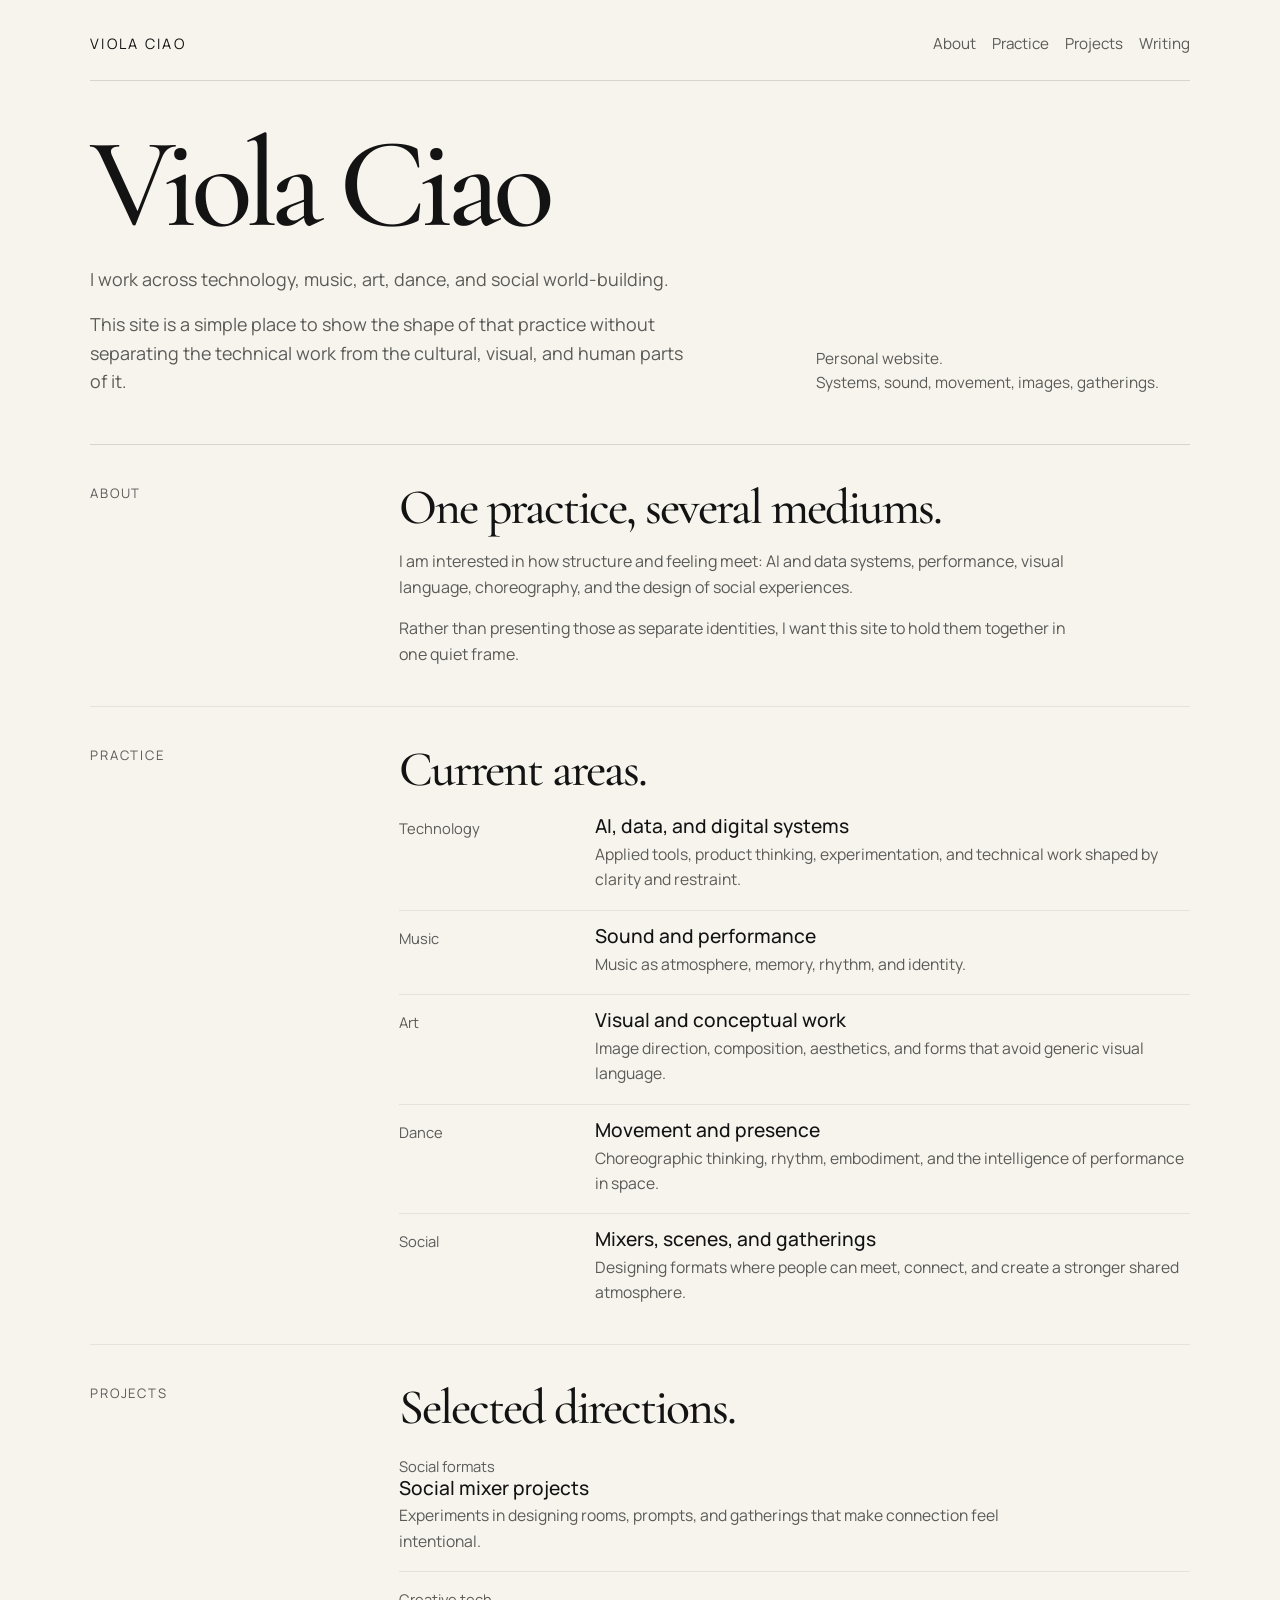
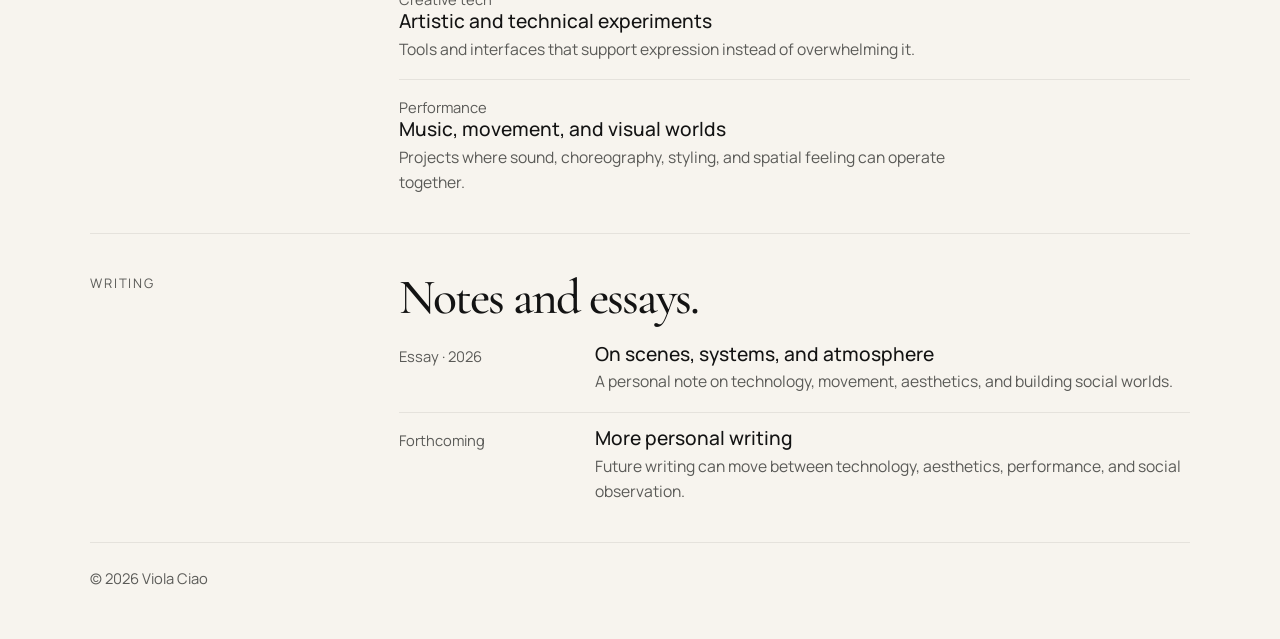
==== index.html @ 8c52a130 "Refactor site into minimal personal website" ====
<!DOCTYPE html>
<html lang="en">
<head>
    <meta charset="UTF-8">
    <meta name="viewport" content="width=device-width, initial-scale=1.0">
    <meta name="description" content="Viola Ciao is a personal website spanning technology, music, art, dance, and social world-building.">
    <meta property="og:title" content="Viola Ciao">
    <meta property="og:description" content="Technology, music, art, dance, and social world-building.">
    <meta property="og:type" content="website">
    <title>Viola Ciao</title>

    <link rel="preconnect" href="https://fonts.googleapis.com">
    <link rel="preconnect" href="https://fonts.gstatic.com" crossorigin>
    <link href="https://fonts.googleapis.com/css2?family=Cormorant+Garamond:wght@400;500;600&family=Manrope:wght@400;500;700&display=swap" rel="stylesheet">

    <style>
        :root {
            --bg: #f7f4ee;
            --surface: #fbfaf7;
            --ink: #131313;
            --muted: #5a5a57;
            --line: rgba(19, 19, 19, 0.14);
            --soft-line: rgba(19, 19, 19, 0.08);
            --max: 1100px;
        }

        * {
            box-sizing: border-box;
            margin: 0;
            padding: 0;
        }

        html {
            scroll-behavior: smooth;
        }

        body {
            background: var(--bg);
            color: var(--ink);
            font-family: "Manrope", sans-serif;
            line-height: 1.6;
        }

        a {
            color: inherit;
            text-decoration: none;
        }

        .page {
            width: min(var(--max), calc(100% - 2rem));
            margin: 0 auto;
            padding: 1.25rem 0 3rem;
        }

        .topbar {
            display: flex;
            justify-content: space-between;
            align-items: baseline;
            gap: 1rem;
            padding: 0.75rem 0 1.5rem;
            border-bottom: 1px solid var(--line);
        }

        .site-title {
            font-size: 0.9rem;
            letter-spacing: 0.16em;
            text-transform: uppercase;
        }

        .nav {
            display: flex;
            flex-wrap: wrap;
            gap: 1rem;
            color: var(--muted);
            font-size: 0.95rem;
        }

        .nav a:hover,
        .nav a:focus-visible {
            color: var(--ink);
        }

        main {
            padding-top: 2.5rem;
        }

        .hero {
            display: grid;
            grid-template-columns: 1.3fr 0.7fr;
            gap: 2rem;
            padding-bottom: 3rem;
            border-bottom: 1px solid var(--line);
        }

        h1,
        h2,
        h3 {
            font-weight: 500;
            line-height: 1;
        }

        h1 {
            font-family: "Cormorant Garamond", serif;
            font-size: clamp(4rem, 11vw, 8rem);
            letter-spacing: -0.06em;
            margin-bottom: 1rem;
        }

        .hero-copy {
            max-width: 38rem;
            font-size: 1.12rem;
            color: var(--muted);
        }

        .hero-copy p + p {
            margin-top: 1rem;
        }

        .hero-note {
            align-self: end;
            padding-top: 1rem;
            color: var(--muted);
            font-size: 0.96rem;
        }

        .section {
            display: grid;
            grid-template-columns: 0.35fr 1fr;
            gap: 2rem;
            padding: 2.4rem 0;
            border-bottom: 1px solid var(--soft-line);
        }

        .section-label {
            font-size: 0.82rem;
            letter-spacing: 0.14em;
            text-transform: uppercase;
            color: var(--muted);
        }

        .section-body h2 {
            font-family: "Cormorant Garamond", serif;
            font-size: clamp(2rem, 4vw, 3.1rem);
            letter-spacing: -0.04em;
            margin-bottom: 1rem;
        }

        .section-body p {
            max-width: 42rem;
            color: var(--muted);
        }

        .section-body p + p {
            margin-top: 1rem;
        }

        .list-grid {
            display: grid;
            gap: 1.1rem;
            margin-top: 1.4rem;
        }

        .list-row {
            display: grid;
            grid-template-columns: 180px 1fr;
            gap: 1rem;
            padding-top: 1rem;
            border-top: 1px solid var(--soft-line);
        }

        .list-row:first-child {
            border-top: 0;
            padding-top: 0;
        }

        .list-row .meta {
            color: var(--muted);
            font-size: 0.92rem;
        }

        .list-row h3 {
            font-size: 1.2rem;
            margin-bottom: 0.35rem;
        }

        .list-row p {
            max-width: 38rem;
            font-size: 0.98rem;
        }

        .projects a {
            display: block;
        }

        .projects a:hover h3,
        .projects a:focus-visible h3,
        .writing a:hover h3,
        .writing a:focus-visible h3 {
            text-decoration: underline;
            text-underline-offset: 0.12em;
        }

        .footer {
            padding-top: 1.5rem;
            color: var(--muted);
            font-size: 0.92rem;
        }

        @media (max-width: 820px) {
            .hero,
            .section,
            .list-row {
                grid-template-columns: 1fr;
            }

            .topbar {
                align-items: start;
                flex-direction: column;
            }

            .page {
                width: min(var(--max), calc(100% - 1.25rem));
            }

            .hero-note {
                padding-top: 0;
            }
        }
    </style>
</head>
<body>
    <div class="page">
        <header class="topbar">
            <div class="site-title">Viola Ciao</div>
            <nav class="nav" aria-label="Primary">
                <a href="#about">About</a>
                <a href="#practice">Practice</a>
                <a href="#projects">Projects</a>
                <a href="#writing">Writing</a>
            </nav>
        </header>

        <main>
            <section class="hero">
                <div>
                    <h1>Viola Ciao</h1>
                    <div class="hero-copy">
                        <p>
                            I work across technology, music, art, dance, and social world-building.
                        </p>
                        <p>
                            This site is a simple place to show the shape of that practice without separating the technical work from the cultural, visual, and human parts of it.
                        </p>
                    </div>
                </div>
                <div class="hero-note">
                    Personal website.<br>
                    Systems, sound, movement, images, gatherings.
                </div>
            </section>

            <section class="section" id="about">
                <div class="section-label">About</div>
                <div class="section-body">
                    <h2>One practice, several mediums.</h2>
                    <p>
                        I am interested in how structure and feeling meet: AI and data systems, performance, visual language, choreography, and the design of social experiences.
                    </p>
                    <p>
                        Rather than presenting those as separate identities, I want this site to hold them together in one quiet frame.
                    </p>
                </div>
            </section>

            <section class="section" id="practice">
                <div class="section-label">Practice</div>
                <div class="section-body">
                    <h2>Current areas.</h2>
                    <div class="list-grid">
                        <div class="list-row">
                            <div class="meta">Technology</div>
                            <div>
                                <h3>AI, data, and digital systems</h3>
                                <p>Applied tools, product thinking, experimentation, and technical work shaped by clarity and restraint.</p>
                            </div>
                        </div>
                        <div class="list-row">
                            <div class="meta">Music</div>
                            <div>
                                <h3>Sound and performance</h3>
                                <p>Music as atmosphere, memory, rhythm, and identity.</p>
                            </div>
                        </div>
                        <div class="list-row">
                            <div class="meta">Art</div>
                            <div>
                                <h3>Visual and conceptual work</h3>
                                <p>Image direction, composition, aesthetics, and forms that avoid generic visual language.</p>
                            </div>
                        </div>
                        <div class="list-row">
                            <div class="meta">Dance</div>
                            <div>
                                <h3>Movement and presence</h3>
                                <p>Choreographic thinking, rhythm, embodiment, and the intelligence of performance in space.</p>
                            </div>
                        </div>
                        <div class="list-row">
                            <div class="meta">Social</div>
                            <div>
                                <h3>Mixers, scenes, and gatherings</h3>
                                <p>Designing formats where people can meet, connect, and create a stronger shared atmosphere.</p>
                            </div>
                        </div>
                    </div>
                </div>
            </section>

            <section class="section projects" id="projects">
                <div class="section-label">Projects</div>
                <div class="section-body">
                    <h2>Selected directions.</h2>
                    <div class="list-grid">
                        <a class="list-row" href="#projects">
                            <div class="meta">Social formats</div>
                            <div>
                                <h3>Social mixer projects</h3>
                                <p>Experiments in designing rooms, prompts, and gatherings that make connection feel intentional.</p>
                            </div>
                        </a>
                        <a class="list-row" href="#projects">
                            <div class="meta">Creative tech</div>
                            <div>
                                <h3>Artistic and technical experiments</h3>
                                <p>Tools and interfaces that support expression instead of overwhelming it.</p>
                            </div>
                        </a>
                        <a class="list-row" href="#projects">
                            <div class="meta">Performance</div>
                            <div>
                                <h3>Music, movement, and visual worlds</h3>
                                <p>Projects where sound, choreography, styling, and spatial feeling can operate together.</p>
                            </div>
                        </a>
                    </div>
                </div>
            </section>

            <section class="section writing" id="writing">
                <div class="section-label">Writing</div>
                <div class="section-body">
                    <h2>Notes and essays.</h2>
                    <div class="list-grid">
                        <a class="list-row" href="writing/scenes-systems-atmosphere.html">
                            <div class="meta">Essay · 2026</div>
                            <div>
                                <h3>On scenes, systems, and atmosphere</h3>
                                <p>A personal note on technology, movement, aesthetics, and building social worlds.</p>
                            </div>
                        </a>
                        <div class="list-row">
                            <div class="meta">Forthcoming</div>
                            <div>
                                <h3>More personal writing</h3>
                                <p>Future writing can move between technology, aesthetics, performance, and social observation.</p>
                            </div>
                        </div>
                    </div>
                </div>
            </section>
        </main>

        <footer class="footer">
            © <span id="year"></span> Viola Ciao
        </footer>
    </div>

    <script>
        document.getElementById("year").textContent = new Date().getFullYear();
    </script>
</body>
</html>
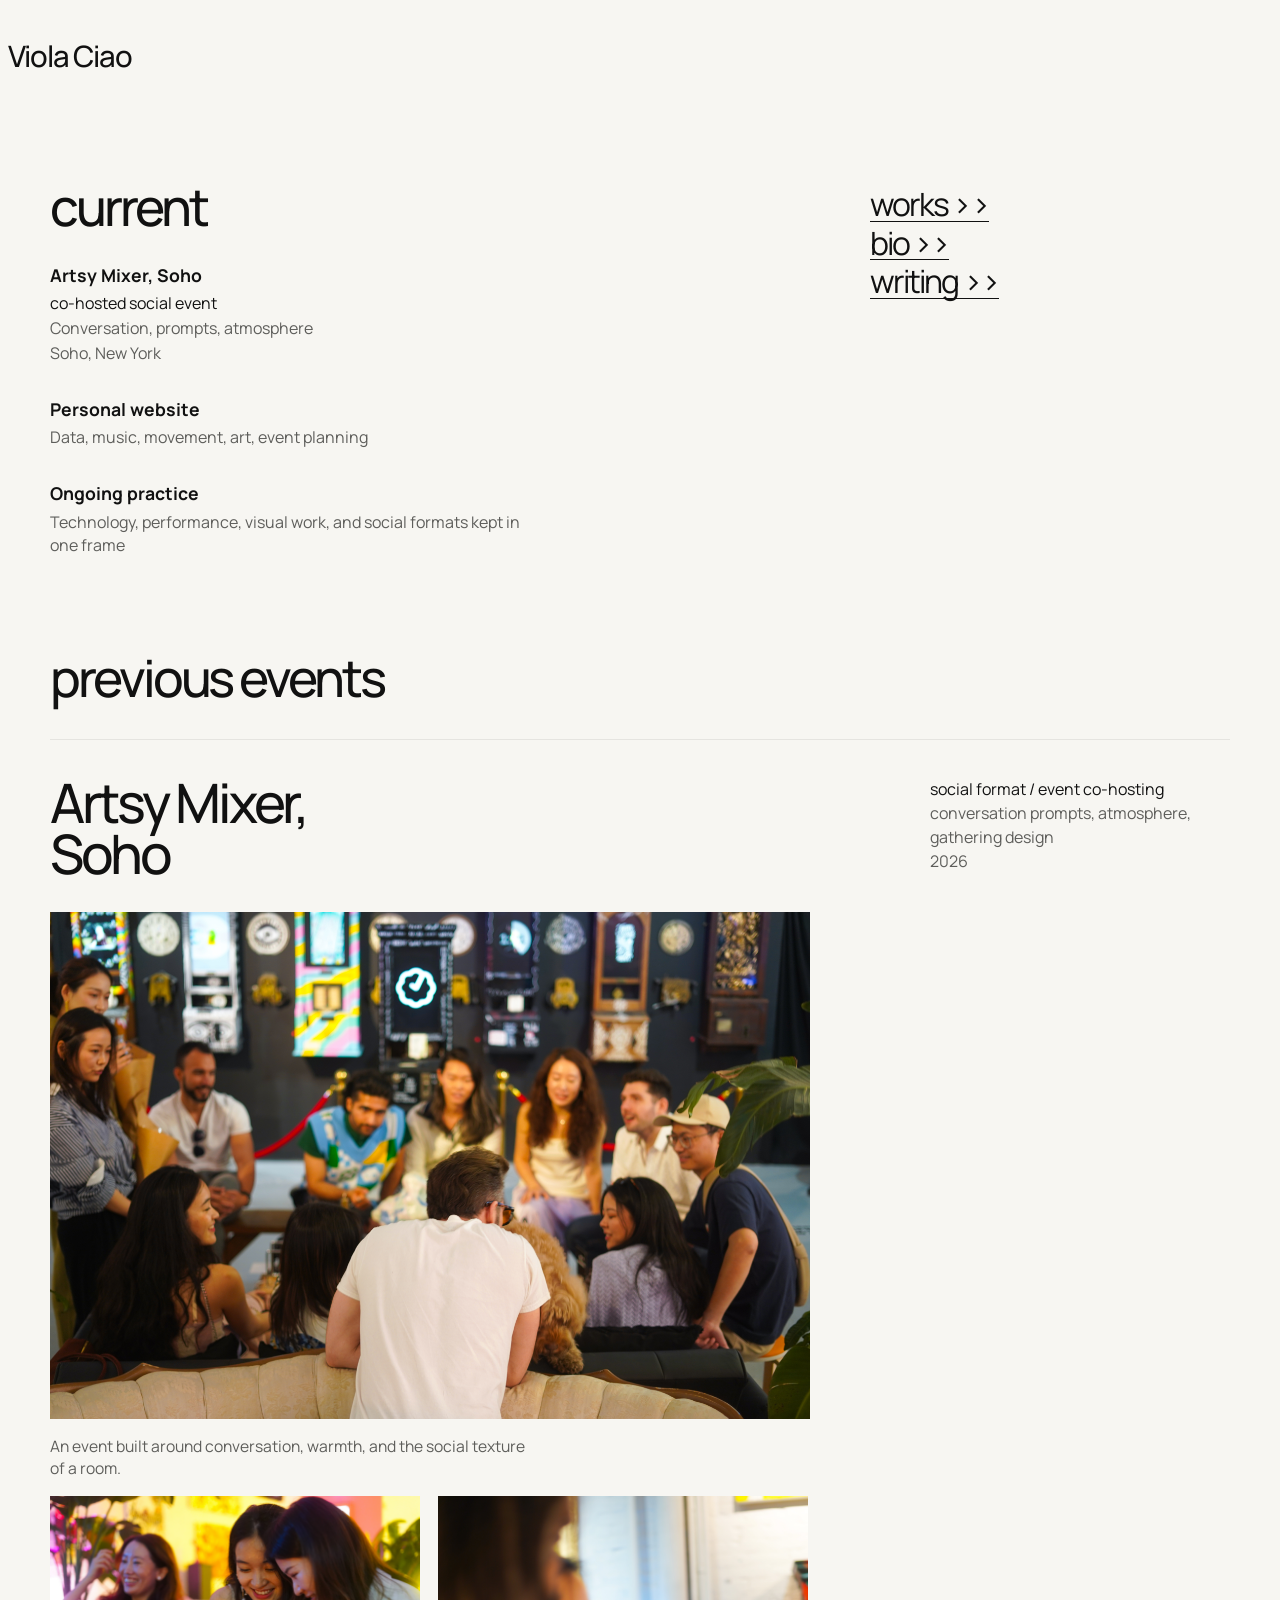
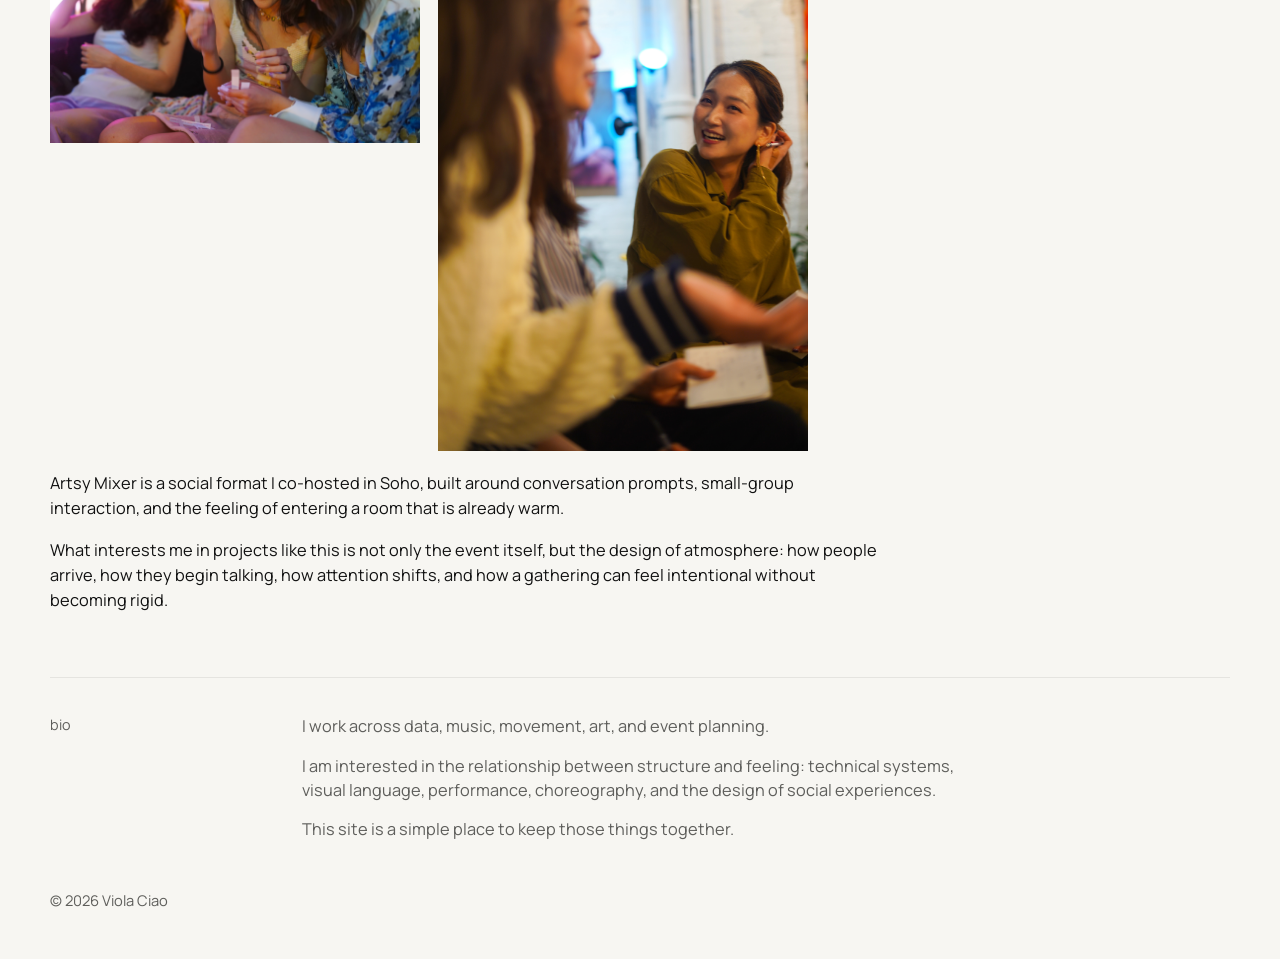
==== commit 0cd6ef6b: "Refine minimalist homepage layout" ====
--- a/index.html
+++ b/index.html
@@ -3,25 +3,24 @@
 <head>
     <meta charset="UTF-8">
     <meta name="viewport" content="width=device-width, initial-scale=1.0">
-    <meta name="description" content="Viola Ciao is a personal website spanning technology, music, art, dance, and social world-building.">
+    <meta name="description" content="Viola Ciao is a personal website spanning data, music, movement, art, and event planning.">
     <meta property="og:title" content="Viola Ciao">
-    <meta property="og:description" content="Technology, music, art, dance, and social world-building.">
+    <meta property="og:description" content="Data, music, movement, art, event planning.">
     <meta property="og:type" content="website">
     <title>Viola Ciao</title>
 
     <link rel="preconnect" href="https://fonts.googleapis.com">
     <link rel="preconnect" href="https://fonts.gstatic.com" crossorigin>
-    <link href="https://fonts.googleapis.com/css2?family=Cormorant+Garamond:wght@400;500;600&family=Manrope:wght@400;500;700&display=swap" rel="stylesheet">
+    <link href="https://fonts.googleapis.com/css2?family=Manrope:wght@400;500;700&display=swap" rel="stylesheet">
 
     <style>
         :root {
-            --bg: #f7f4ee;
-            --surface: #fbfaf7;
-            --ink: #131313;
-            --muted: #5a5a57;
-            --line: rgba(19, 19, 19, 0.14);
-            --soft-line: rgba(19, 19, 19, 0.08);
-            --max: 1100px;
+            --bg: #f7f6f2;
+            --ink: #111111;
+            --muted: #5e5e5b;
+            --line: rgba(17, 17, 17, 0.14);
+            --soft-line: rgba(17, 17, 17, 0.08);
+            --max: 1180px;
         }
 
         * {
@@ -38,7 +37,7 @@
             background: var(--bg);
             color: var(--ink);
             font-family: "Manrope", sans-serif;
-            line-height: 1.6;
+            line-height: 1.45;
         }
 
         a {
@@ -46,326 +45,301 @@
             text-decoration: none;
         }
 
+        img {
+            display: block;
+            width: 100%;
+        }
+
         .page {
             width: min(var(--max), calc(100% - 2rem));
             margin: 0 auto;
-            padding: 1.25rem 0 3rem;
-        }
-
-        .topbar {
-            display: flex;
-            justify-content: space-between;
-            align-items: baseline;
+            padding: 2.2rem 0 3rem;
+        }
+
+        .masthead {
+            font-size: clamp(1.8rem, 2.3vw, 2.5rem);
+            font-weight: 500;
+            letter-spacing: -0.04em;
+            position: relative;
+            left: -2.6rem;
+        }
+
+        .intro {
+            display: grid;
+            grid-template-columns: minmax(0, 1fr) 360px;
+            gap: 6rem;
+            padding-top: 6.5rem;
+            padding-bottom: 5rem;
+        }
+
+        .intro h1,
+        .works h2,
+        .work-title {
+            font-weight: 500;
+            letter-spacing: -0.06em;
+            line-height: 0.95;
+        }
+
+        .intro h1,
+        .works h2 {
+            font-size: clamp(2.4rem, 4vw, 3.6rem);
+            margin-bottom: 2rem;
+        }
+
+        .current-list {
+            max-width: 30rem;
+        }
+
+        .current-item + .current-item {
+            margin-top: 2rem;
+        }
+
+        .current-item h3 {
+            font-size: 1.1rem;
+            font-weight: 700;
+            margin-bottom: 0.25rem;
+        }
+
+        .current-item p {
+            color: var(--muted);
+            font-size: 1rem;
+            margin-top: 0.1rem;
+        }
+
+        .current-item .strong {
+            color: var(--ink);
+        }
+
+        .link-stack {
+            padding-top: 0.4rem;
+        }
+
+        .link-stack a {
+            display: block;
+            width: fit-content;
+            font-size: clamp(1.7rem, 2.5vw, 2.8rem);
+            letter-spacing: -0.06em;
+            line-height: 1.02;
+            border-bottom: 1px solid var(--ink);
+            margin-bottom: 0.3rem;
+        }
+
+        .works {
+            padding-top: 1rem;
+        }
+
+        .work {
+            margin-top: 2.3rem;
+            padding-top: 2.3rem;
+            border-top: 1px solid var(--soft-line);
+        }
+
+        .work-header {
+            display: grid;
+            grid-template-columns: minmax(0, 1fr) 300px;
+            gap: 2rem;
+            align-items: start;
+            margin-bottom: 2rem;
+        }
+
+        .work-title {
+            font-size: clamp(2.2rem, 4.8vw, 3.4rem);
+            max-width: 10ch;
+        }
+
+        .work-meta {
+            color: var(--muted);
+            font-size: 1rem;
+            line-height: 1.5;
+        }
+
+        .work-meta .strong {
+            color: var(--ink);
+        }
+
+        .gallery {
+            display: grid;
             gap: 1rem;
-            padding: 0.75rem 0 1.5rem;
-            border-bottom: 1px solid var(--line);
-        }
-
-        .site-title {
+            max-width: 760px;
+        }
+
+        .gallery-pair {
+            display: grid;
+            grid-template-columns: 1fr 1fr;
+            gap: 1rem;
+        }
+
+        .gallery > img {
+            max-width: 760px;
+        }
+
+        .gallery-pair img {
+            max-width: 370px;
+        }
+
+        .caption {
+            max-width: 30rem;
+            color: var(--muted);
+            font-size: 0.98rem;
+        }
+
+        .work-text {
+            max-width: 52rem;
+            margin-top: 1.25rem;
+            color: var(--ink);
+            font-size: 1.02rem;
+            line-height: 1.55;
+        }
+
+        .work-text p + p {
+            margin-top: 1rem;
+        }
+
+        .about {
+            display: grid;
+            grid-template-columns: 220px minmax(0, 1fr);
+            gap: 2rem;
+            margin-top: 4rem;
+            padding-top: 2.3rem;
+            border-top: 1px solid var(--soft-line);
+        }
+
+        .about-label {
+            color: var(--muted);
             font-size: 0.9rem;
-            letter-spacing: 0.16em;
-            text-transform: uppercase;
-        }
-
-        .nav {
-            display: flex;
-            flex-wrap: wrap;
-            gap: 1rem;
-            color: var(--muted);
-            font-size: 0.95rem;
-        }
-
-        .nav a:hover,
-        .nav a:focus-visible {
-            color: var(--ink);
-        }
-
-        main {
-            padding-top: 2.5rem;
-        }
-
-        .hero {
-            display: grid;
-            grid-template-columns: 1.3fr 0.7fr;
-            gap: 2rem;
-            padding-bottom: 3rem;
-            border-bottom: 1px solid var(--line);
-        }
-
-        h1,
-        h2,
-        h3 {
-            font-weight: 500;
-            line-height: 1;
-        }
-
-        h1 {
-            font-family: "Cormorant Garamond", serif;
-            font-size: clamp(4rem, 11vw, 8rem);
-            letter-spacing: -0.06em;
-            margin-bottom: 1rem;
-        }
-
-        .hero-copy {
-            max-width: 38rem;
-            font-size: 1.12rem;
-            color: var(--muted);
-        }
-
-        .hero-copy p + p {
+        }
+
+        .about-copy {
+            max-width: 42rem;
+            color: var(--muted);
+            font-size: 1.02rem;
+        }
+
+        .about-copy p + p {
             margin-top: 1rem;
         }
 
-        .hero-note {
-            align-self: end;
-            padding-top: 1rem;
-            color: var(--muted);
-            font-size: 0.96rem;
-        }
-
-        .section {
-            display: grid;
-            grid-template-columns: 0.35fr 1fr;
-            gap: 2rem;
-            padding: 2.4rem 0;
-            border-bottom: 1px solid var(--soft-line);
-        }
-
-        .section-label {
-            font-size: 0.82rem;
-            letter-spacing: 0.14em;
-            text-transform: uppercase;
-            color: var(--muted);
-        }
-
-        .section-body h2 {
-            font-family: "Cormorant Garamond", serif;
-            font-size: clamp(2rem, 4vw, 3.1rem);
-            letter-spacing: -0.04em;
-            margin-bottom: 1rem;
-        }
-
-        .section-body p {
-            max-width: 42rem;
-            color: var(--muted);
-        }
-
-        .section-body p + p {
-            margin-top: 1rem;
-        }
-
-        .list-grid {
-            display: grid;
-            gap: 1.1rem;
-            margin-top: 1.4rem;
-        }
-
-        .list-row {
-            display: grid;
-            grid-template-columns: 180px 1fr;
-            gap: 1rem;
-            padding-top: 1rem;
-            border-top: 1px solid var(--soft-line);
-        }
-
-        .list-row:first-child {
-            border-top: 0;
-            padding-top: 0;
-        }
-
-        .list-row .meta {
+        .footer {
+            margin-top: 3rem;
             color: var(--muted);
             font-size: 0.92rem;
         }
 
-        .list-row h3 {
-            font-size: 1.2rem;
-            margin-bottom: 0.35rem;
-        }
-
-        .list-row p {
-            max-width: 38rem;
-            font-size: 0.98rem;
-        }
-
-        .projects a {
-            display: block;
-        }
-
-        .projects a:hover h3,
-        .projects a:focus-visible h3,
-        .writing a:hover h3,
-        .writing a:focus-visible h3 {
-            text-decoration: underline;
-            text-underline-offset: 0.12em;
-        }
-
-        .footer {
-            padding-top: 1.5rem;
-            color: var(--muted);
-            font-size: 0.92rem;
-        }
-
-        @media (max-width: 820px) {
-            .hero,
-            .section,
-            .list-row {
+        @media (max-width: 920px) {
+            .intro,
+            .work-header,
+            .about,
+            .gallery-pair {
                 grid-template-columns: 1fr;
             }
 
-            .topbar {
-                align-items: start;
-                flex-direction: column;
-            }
-
+            .intro {
+                gap: 3rem;
+                padding-top: 4rem;
+            }
+        }
+
+        @media (max-width: 640px) {
             .page {
                 width: min(var(--max), calc(100% - 1.25rem));
-            }
-
-            .hero-note {
-                padding-top: 0;
+                padding-top: 1.5rem;
+            }
+
+            .masthead {
+                left: 0;
+            }
+
+            .intro {
+                padding-top: 3rem;
+                padding-bottom: 3rem;
             }
         }
     </style>
 </head>
 <body>
     <div class="page">
-        <header class="topbar">
-            <div class="site-title">Viola Ciao</div>
-            <nav class="nav" aria-label="Primary">
-                <a href="#about">About</a>
-                <a href="#practice">Practice</a>
-                <a href="#projects">Projects</a>
-                <a href="#writing">Writing</a>
-            </nav>
-        </header>
+        <header class="masthead">Viola Ciao</header>
 
         <main>
-            <section class="hero">
+            <section class="intro">
                 <div>
-                    <h1>Viola Ciao</h1>
-                    <div class="hero-copy">
+                    <h1>current</h1>
+                    <div class="current-list">
+                        <div class="current-item">
+                            <h3>Artsy Mixer, Soho</h3>
+                            <p class="strong">co-hosted social event</p>
+                            <p>Conversation, prompts, atmosphere</p>
+                            <p>Soho, New York</p>
+                        </div>
+                        <div class="current-item">
+                            <h3>Personal website</h3>
+                            <p>Data, music, movement, art, event planning</p>
+                        </div>
+                        <div class="current-item">
+                            <h3>Ongoing practice</h3>
+                            <p>Technology, performance, visual work, and social formats kept in one frame</p>
+                        </div>
+                    </div>
+                </div>
+
+                <nav class="link-stack" aria-label="Primary">
+                    <a href="#works">works &gt;&gt;</a>
+                    <a href="#about">bio &gt;&gt;</a>
+                    <a href="writing/scenes-systems-atmosphere.html">writing &gt;&gt;</a>
+                </nav>
+            </section>
+
+            <section class="works" id="works">
+                <h2>previous events</h2>
+
+                <article class="work">
+                    <div class="work-header">
+                        <h3 class="work-title">Artsy Mixer, Soho</h3>
+                        <div class="work-meta">
+                            <div class="strong">social format / event co-hosting</div>
+                            <div>conversation prompts, atmosphere, gathering design</div>
+                            <div>2026</div>
+                        </div>
+                    </div>
+
+                    <div class="gallery">
+                        <img src="assets/images/DSC09172.jpeg" alt="Guests seated in a circle during an Artsy Mixer event in Soho.">
+                        <p class="caption">
+                            An event built around conversation, warmth, and the social texture of a room.
+                        </p>
+                        <div class="gallery-pair">
+                            <img src="assets/images/DSC09859.jpeg" alt="Guests smiling and drawing prompts together at the Artsy Mixer event.">
+                            <img src="assets/images/IMG_1571.jpeg" alt="A guest in conversation during the Artsy Mixer event in Soho.">
+                        </div>
+                    </div>
+
+                    <div class="work-text">
                         <p>
-                            I work across technology, music, art, dance, and social world-building.
+                            Artsy Mixer is a social format I co-hosted in Soho, built around conversation prompts, small-group
+                            interaction, and the feeling of entering a room that is already warm.
                         </p>
                         <p>
-                            This site is a simple place to show the shape of that practice without separating the technical work from the cultural, visual, and human parts of it.
+                            What interests me in projects like this is not only the event itself, but the design of atmosphere:
+                            how people arrive, how they begin talking, how attention shifts, and how a gathering can feel
+                            intentional without becoming rigid.
                         </p>
                     </div>
-                </div>
-                <div class="hero-note">
-                    Personal website.<br>
-                    Systems, sound, movement, images, gatherings.
-                </div>
+                </article>
             </section>
 
-            <section class="section" id="about">
-                <div class="section-label">About</div>
-                <div class="section-body">
-                    <h2>One practice, several mediums.</h2>
+            <section class="about" id="about">
+                <div class="about-label">bio</div>
+                <div class="about-copy">
                     <p>
-                        I am interested in how structure and feeling meet: AI and data systems, performance, visual language, choreography, and the design of social experiences.
+                        I work across data, music, movement, art, and event planning.
                     </p>
                     <p>
-                        Rather than presenting those as separate identities, I want this site to hold them together in one quiet frame.
+                        I am interested in the relationship between structure and feeling: technical systems, visual language,
+                        performance, choreography, and the design of social experiences.
                     </p>
-                </div>
-            </section>
-
-            <section class="section" id="practice">
-                <div class="section-label">Practice</div>
-                <div class="section-body">
-                    <h2>Current areas.</h2>
-                    <div class="list-grid">
-                        <div class="list-row">
-                            <div class="meta">Technology</div>
-                            <div>
-                                <h3>AI, data, and digital systems</h3>
-                                <p>Applied tools, product thinking, experimentation, and technical work shaped by clarity and restraint.</p>
-                            </div>
-                        </div>
-                        <div class="list-row">
-                            <div class="meta">Music</div>
-                            <div>
-                                <h3>Sound and performance</h3>
-                                <p>Music as atmosphere, memory, rhythm, and identity.</p>
-                            </div>
-                        </div>
-                        <div class="list-row">
-                            <div class="meta">Art</div>
-                            <div>
-                                <h3>Visual and conceptual work</h3>
-                                <p>Image direction, composition, aesthetics, and forms that avoid generic visual language.</p>
-                            </div>
-                        </div>
-                        <div class="list-row">
-                            <div class="meta">Dance</div>
-                            <div>
-                                <h3>Movement and presence</h3>
-                                <p>Choreographic thinking, rhythm, embodiment, and the intelligence of performance in space.</p>
-                            </div>
-                        </div>
-                        <div class="list-row">
-                            <div class="meta">Social</div>
-                            <div>
-                                <h3>Mixers, scenes, and gatherings</h3>
-                                <p>Designing formats where people can meet, connect, and create a stronger shared atmosphere.</p>
-                            </div>
-                        </div>
-                    </div>
-                </div>
-            </section>
-
-            <section class="section projects" id="projects">
-                <div class="section-label">Projects</div>
-                <div class="section-body">
-                    <h2>Selected directions.</h2>
-                    <div class="list-grid">
-                        <a class="list-row" href="#projects">
-                            <div class="meta">Social formats</div>
-                            <div>
-                                <h3>Social mixer projects</h3>
-                                <p>Experiments in designing rooms, prompts, and gatherings that make connection feel intentional.</p>
-                            </div>
-                        </a>
-                        <a class="list-row" href="#projects">
-                            <div class="meta">Creative tech</div>
-                            <div>
-                                <h3>Artistic and technical experiments</h3>
-                                <p>Tools and interfaces that support expression instead of overwhelming it.</p>
-                            </div>
-                        </a>
-                        <a class="list-row" href="#projects">
-                            <div class="meta">Performance</div>
-                            <div>
-                                <h3>Music, movement, and visual worlds</h3>
-                                <p>Projects where sound, choreography, styling, and spatial feeling can operate together.</p>
-                            </div>
-                        </a>
-                    </div>
-                </div>
-            </section>
-
-            <section class="section writing" id="writing">
-                <div class="section-label">Writing</div>
-                <div class="section-body">
-                    <h2>Notes and essays.</h2>
-                    <div class="list-grid">
-                        <a class="list-row" href="writing/scenes-systems-atmosphere.html">
-                            <div class="meta">Essay · 2026</div>
-                            <div>
-                                <h3>On scenes, systems, and atmosphere</h3>
-                                <p>A personal note on technology, movement, aesthetics, and building social worlds.</p>
-                            </div>
-                        </a>
-                        <div class="list-row">
-                            <div class="meta">Forthcoming</div>
-                            <div>
-                                <h3>More personal writing</h3>
-                                <p>Future writing can move between technology, aesthetics, performance, and social observation.</p>
-                            </div>
-                        </div>
-                    </div>
+                    <p>
+                        This site is a simple place to keep those things together.
+                    </p>
                 </div>
             </section>
         </main>
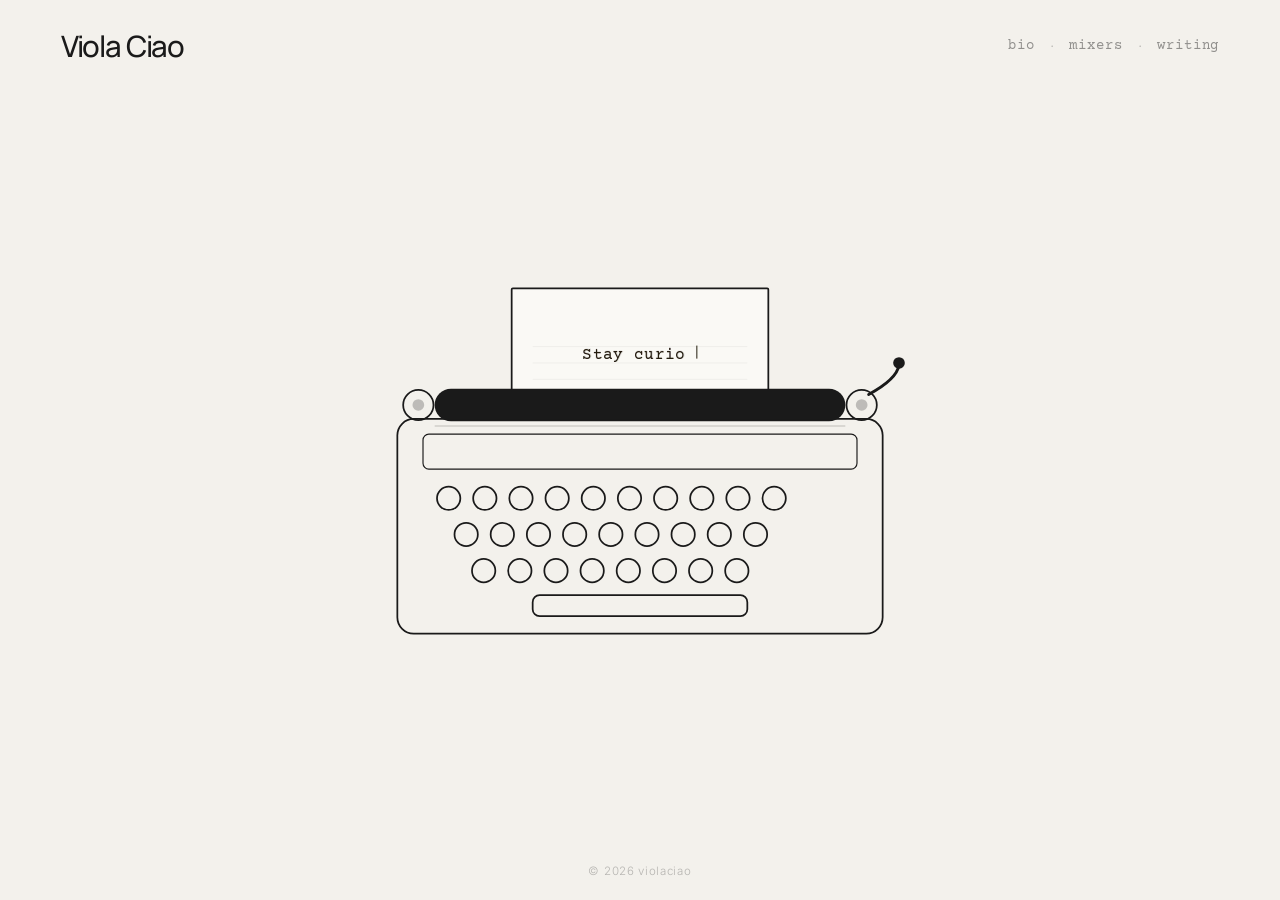
==== commit b55f03f6: "Update personal site" ====
--- a/index.html
+++ b/index.html
@@ -3,354 +3,327 @@
 <head>
     <meta charset="UTF-8">
     <meta name="viewport" content="width=device-width, initial-scale=1.0">
-    <meta name="description" content="Viola Ciao is a personal website spanning data, music, movement, art, and event planning.">
-    <meta property="og:title" content="Viola Ciao">
-    <meta property="og:description" content="Data, music, movement, art, event planning.">
+    <meta name="description" content="violaciao — singer, dancer, and AI consultant in New York.">
+    <meta property="og:title" content="violaciao">
+    <meta property="og:description" content="Singer, dancer, and AI consultant in New York.">
     <meta property="og:type" content="website">
-    <title>Viola Ciao</title>
+    <title>violaciao</title>
 
     <link rel="preconnect" href="https://fonts.googleapis.com">
     <link rel="preconnect" href="https://fonts.gstatic.com" crossorigin>
-    <link href="https://fonts.googleapis.com/css2?family=Manrope:wght@400;500;700&display=swap" rel="stylesheet">
+    <!--
+      Caveat       — handwriting/script font for the wordmark only
+      Inter        — clean grotesk for everything else
+    -->
+    <link href="https://fonts.googleapis.com/css2?family=Caveat:wght@600;700&family=Courier+Prime:ital,wght@0,400;0,700;1,400&family=Fira+Code:wght@400;500&family=Inter:ital,wght@0,300;0,400;1,300&family=Manrope:wght@400;500;700&display=swap" rel="stylesheet">
 
     <style>
-        :root {
-            --bg: #f7f6f2;
-            --ink: #111111;
-            --muted: #5e5e5b;
-            --line: rgba(17, 17, 17, 0.14);
-            --soft-line: rgba(17, 17, 17, 0.08);
-            --max: 1180px;
-        }
-
-        * {
-            box-sizing: border-box;
-            margin: 0;
-            padding: 0;
-        }
-
-        html {
-            scroll-behavior: smooth;
-        }
-
+        /* ── Reset ── */
+        *, *::before, *::after { box-sizing: border-box; margin: 0; padding: 0; }
+        html { height: 100%; }
         body {
-            background: var(--bg);
-            color: var(--ink);
-            font-family: "Manrope", sans-serif;
-            line-height: 1.45;
-        }
-
-        a {
-            color: inherit;
-            text-decoration: none;
-        }
-
-        img {
-            display: block;
-            width: 100%;
-        }
-
-        .page {
-            width: min(var(--max), calc(100% - 2rem));
-            margin: 0 auto;
-            padding: 2.2rem 0 3rem;
-        }
-
-        .masthead {
+            height: 100%;
+            font-family: 'Inter', system-ui, -apple-system, sans-serif;
+            font-weight: 300;
+            -webkit-font-smoothing: antialiased;
+            overflow-x: hidden;
+        }
+        a { color: inherit; text-decoration: none; }
+
+
+        /* ═══════════════════════════════════════════
+           LANDING PAGE
+        ═══════════════════════════════════════════ */
+
+        #landing {
+            min-height: 100vh;
+            min-height: 100dvh;
+            background: #f3f1ec;
+            color: #1a1a1a;
+            display: flex;
+            flex-direction: column;
+        }
+
+
+        /* ── Header ── */
+
+        .site-header {
+            display: flex;
+            justify-content: space-between;
+            align-items: center;
+            padding: clamp(1.1rem, 3.5vh, 2.2rem) clamp(1.4rem, 5vw, 3.8rem);
+            flex-shrink: 0;
+        }
+
+        .header-mark {
+            font-family: 'Manrope', sans-serif;
             font-size: clamp(1.8rem, 2.3vw, 2.5rem);
             font-weight: 500;
+            color: #1a1a1a;
             letter-spacing: -0.04em;
+            line-height: 1;
+        }
+
+        .site-nav {
+            display: flex;
+            gap: clamp(0.6rem, 1.2vw, 1rem);
+            justify-content: center;
+            align-items: center;
+        }
+
+        .site-nav a {
+            font-family: 'Courier Prime', 'Courier New', Courier, monospace;
+            font-size: clamp(0.78rem, 1.1vw, 0.9rem);
+            letter-spacing: 0.06em;
+            color: rgba(26, 26, 26, 0.45);
+            transition: color 0.2s;
+        }
+
+        .site-nav a:hover {
+            color: #1a1a1a;
+            text-decoration: underline;
+            text-underline-offset: 3px;
+        }
+
+
+        /* ── Hero ── */
+
+        .hero {
+            flex: 1;
+            display: flex;
+            flex-direction: column;
+            align-items: center;
+            justify-content: center;
+            padding: 0 clamp(1rem, 5vw, 3rem);
+            gap: clamp(1rem, 2.5vh, 1.8rem);
+        }
+
+        /* Typewriter illustration container */
+        .typewriter-wrap {
             position: relative;
-            left: -2.6rem;
-        }
-
-        .intro {
-            display: grid;
-            grid-template-columns: minmax(0, 1fr) 360px;
-            gap: 6rem;
-            padding-top: 6.5rem;
-            padding-bottom: 5rem;
-        }
-
-        .intro h1,
-        .works h2,
-        .work-title {
-            font-weight: 500;
-            letter-spacing: -0.06em;
-            line-height: 0.95;
-        }
-
-        .intro h1,
-        .works h2 {
-            font-size: clamp(2.4rem, 4vw, 3.6rem);
-            margin-bottom: 2rem;
-        }
-
-        .current-list {
-            max-width: 30rem;
-        }
-
-        .current-item + .current-item {
-            margin-top: 2rem;
-        }
-
-        .current-item h3 {
-            font-size: 1.1rem;
-            font-weight: 700;
-            margin-bottom: 0.25rem;
-        }
-
-        .current-item p {
-            color: var(--muted);
-            font-size: 1rem;
-            margin-top: 0.1rem;
-        }
-
-        .current-item .strong {
-            color: var(--ink);
-        }
-
-        .link-stack {
-            padding-top: 0.4rem;
-        }
-
-        .link-stack a {
+            width: clamp(300px, 62vw, 560px);
+            flex-shrink: 0;
+        }
+
+        .typewriter-svg {
+            width: 100%;
+            height: auto;
             display: block;
-            width: fit-content;
-            font-size: clamp(1.7rem, 2.5vw, 2.8rem);
-            letter-spacing: -0.06em;
-            line-height: 1.02;
-            border-bottom: 1px solid var(--ink);
-            margin-bottom: 0.3rem;
-        }
-
-        .works {
-            padding-top: 1rem;
-        }
-
-        .work {
-            margin-top: 2.3rem;
-            padding-top: 2.3rem;
-            border-top: 1px solid var(--soft-line);
-        }
-
-        .work-header {
-            display: grid;
-            grid-template-columns: minmax(0, 1fr) 300px;
-            gap: 2rem;
-            align-items: start;
-            margin-bottom: 2rem;
-        }
-
-        .work-title {
-            font-size: clamp(2.2rem, 4.8vw, 3.4rem);
-            max-width: 10ch;
-        }
-
-        .work-meta {
-            color: var(--muted);
-            font-size: 1rem;
-            line-height: 1.5;
-        }
-
-        .work-meta .strong {
-            color: var(--ink);
-        }
-
-        .gallery {
-            display: grid;
-            gap: 1rem;
-            max-width: 760px;
-        }
-
-        .gallery-pair {
-            display: grid;
-            grid-template-columns: 1fr 1fr;
-            gap: 1rem;
-        }
-
-        .gallery > img {
-            max-width: 760px;
-        }
-
-        .gallery-pair img {
-            max-width: 370px;
-        }
-
-        .caption {
-            max-width: 30rem;
-            color: var(--muted);
-            font-size: 0.98rem;
-        }
-
-        .work-text {
-            max-width: 52rem;
-            margin-top: 1.25rem;
-            color: var(--ink);
-            font-size: 1.02rem;
-            line-height: 1.55;
-        }
-
-        .work-text p + p {
-            margin-top: 1rem;
-        }
-
-        .about {
-            display: grid;
-            grid-template-columns: 220px minmax(0, 1fr);
-            gap: 2rem;
-            margin-top: 4rem;
-            padding-top: 2.3rem;
-            border-top: 1px solid var(--soft-line);
-        }
-
-        .about-label {
-            color: var(--muted);
-            font-size: 0.9rem;
-        }
-
-        .about-copy {
-            max-width: 42rem;
-            color: var(--muted);
-            font-size: 1.02rem;
-        }
-
-        .about-copy p + p {
-            margin-top: 1rem;
-        }
-
-        .footer {
-            margin-top: 3rem;
-            color: var(--muted);
-            font-size: 0.92rem;
-        }
-
-        @media (max-width: 920px) {
-            .intro,
-            .work-header,
-            .about,
-            .gallery-pair {
-                grid-template-columns: 1fr;
-            }
-
-            .intro {
-                gap: 3rem;
-                padding-top: 4rem;
-            }
-        }
-
-        @media (max-width: 640px) {
-            .page {
-                width: min(var(--max), calc(100% - 1.25rem));
-                padding-top: 1.5rem;
-            }
-
-            .masthead {
-                left: 0;
-            }
-
-            .intro {
-                padding-top: 3rem;
-                padding-bottom: 3rem;
-            }
+        }
+
+        /* Hero text — sits on the paper */
+        .hero-statement {
+            position: absolute;
+            /* paper center: x=240/480=50%, y=58/310=18.7% */
+            top: 19%;
+            left: 50%;
+            transform: translate(-50%, -50%);
+            text-align: center;
+            white-space: nowrap;
+            font-family: 'Courier Prime', 'Courier New', Courier, monospace;
+            font-size: clamp(0.62rem, 1.85vw, 1rem);
+            font-weight: 400;
+            letter-spacing: 0.02em;
+            line-height: 1.3;
+            color: #231a0e;   /* warm dark ink */
+            filter: url(#ink);
+            text-shadow:
+                0.4px  0.3px 0 rgba(35,26,14,0.12),
+                -0.3px 0.2px 0 rgba(35,26,14,0.08),
+                0.2px -0.2px 0 rgba(35,26,14,0.06);
+        }
+
+        #typeword { display: inline; }
+
+        /* Blinking bar cursor */
+        .cursor {
+            display: inline-block;
+            width: 0.06em;
+            min-width: 1px;
+            height: 0.8em;
+            background: #231a0e;
+            margin: 0 0.03em 0 0.02em;
+            vertical-align: -0.04em;
+            animation: blink 0.95s step-end infinite;
+        }
+
+        @keyframes blink {
+            0%, 100% { opacity: 1; }
+            50%       { opacity: 0; }
+        }
+
+
+        /* ── Footer ── */
+
+        .site-footer {
+            flex-shrink: 0;
+            padding: clamp(0.9rem, 2.5vh, 1.5rem) clamp(1.4rem, 5vw, 3.8rem);
+            font-size: 0.72rem;
+            color: rgba(26, 26, 26, 0.28);
+            letter-spacing: 0.06em;
+            text-align: center;
+        }
+
+
+        /* ── Reduced motion ── */
+        @media (prefers-reduced-motion: reduce) {
+            .cursor { animation: none; opacity: 1; }
         }
     </style>
 </head>
 <body>
-    <div class="page">
-        <header class="masthead">Viola Ciao</header>
-
-        <main>
-            <section class="intro">
-                <div>
-                    <h1>current</h1>
-                    <div class="current-list">
-                        <div class="current-item">
-                            <h3>Artsy Mixer, Soho</h3>
-                            <p class="strong">co-hosted social event</p>
-                            <p>Conversation, prompts, atmosphere</p>
-                            <p>Soho, New York</p>
-                        </div>
-                        <div class="current-item">
-                            <h3>Personal website</h3>
-                            <p>Data, music, movement, art, event planning</p>
-                        </div>
-                        <div class="current-item">
-                            <h3>Ongoing practice</h3>
-                            <p>Technology, performance, visual work, and social formats kept in one frame</p>
-                        </div>
-                    </div>
-                </div>
-
-                <nav class="link-stack" aria-label="Primary">
-                    <a href="#works">works &gt;&gt;</a>
-                    <a href="#about">bio &gt;&gt;</a>
-                    <a href="writing/scenes-systems-atmosphere.html">writing &gt;&gt;</a>
-                </nav>
-            </section>
-
-            <section class="works" id="works">
-                <h2>previous events</h2>
-
-                <article class="work">
-                    <div class="work-header">
-                        <h3 class="work-title">Artsy Mixer, Soho</h3>
-                        <div class="work-meta">
-                            <div class="strong">social format / event co-hosting</div>
-                            <div>conversation prompts, atmosphere, gathering design</div>
-                            <div>2026</div>
-                        </div>
-                    </div>
-
-                    <div class="gallery">
-                        <img src="assets/images/DSC09172.jpeg" alt="Guests seated in a circle during an Artsy Mixer event in Soho.">
-                        <p class="caption">
-                            An event built around conversation, warmth, and the social texture of a room.
-                        </p>
-                        <div class="gallery-pair">
-                            <img src="assets/images/DSC09859.jpeg" alt="Guests smiling and drawing prompts together at the Artsy Mixer event.">
-                            <img src="assets/images/IMG_1571.jpeg" alt="A guest in conversation during the Artsy Mixer event in Soho.">
-                        </div>
-                    </div>
-
-                    <div class="work-text">
-                        <p>
-                            Artsy Mixer is a social format I co-hosted in Soho, built around conversation prompts, small-group
-                            interaction, and the feeling of entering a room that is already warm.
-                        </p>
-                        <p>
-                            What interests me in projects like this is not only the event itself, but the design of atmosphere:
-                            how people arrive, how they begin talking, how attention shifts, and how a gathering can feel
-                            intentional without becoming rigid.
-                        </p>
-                    </div>
-                </article>
-            </section>
-
-            <section class="about" id="about">
-                <div class="about-label">bio</div>
-                <div class="about-copy">
-                    <p>
-                        I work across data, music, movement, art, and event planning.
-                    </p>
-                    <p>
-                        I am interested in the relationship between structure and feeling: technical systems, visual language,
-                        performance, choreography, and the design of social experiences.
-                    </p>
-                    <p>
-                        This site is a simple place to keep those things together.
-                    </p>
-                </div>
-            </section>
+
+    <!-- ════════════════════════════════
+         LANDING
+    ════════════════════════════════ -->
+    <div id="landing">
+
+        <header class="site-header">
+            <a href="#" class="header-mark" aria-label="violaciao — home">Viola Ciao</a>
+            <nav class="site-nav" aria-label="Primary">
+                <a href="bio.html">bio</a>
+                <span aria-hidden="true" style="color:rgba(26,26,26,0.25)">·</span>
+                <a href="mixers.html">mixers</a>
+                <span aria-hidden="true" style="color:rgba(26,26,26,0.25)">·</span>
+                <a href="writing/">writing</a>
+            </nav>
+        </header>
+
+        <main class="hero">
+            <a href="bio.html" class="typewriter-wrap" style="cursor:pointer;display:block;" aria-label="Go to bio">
+                <!-- ── Typewriter illustration ── -->
+                <svg class="typewriter-svg" viewBox="0 0 480 310" fill="none" xmlns="http://www.w3.org/2000/svg" aria-hidden="true">
+                    <!-- Paper -->
+                    <rect x="130" y="2" width="220" height="98" rx="1" fill="#faf9f5" stroke="#1a1a1a" stroke-width="1.5"/>
+                    <!-- Faint guide lines on paper -->
+                    <line x1="148" y1="52" x2="332" y2="52" stroke="#1a1a1a" stroke-width="0.4" opacity="0.1"/>
+                    <line x1="148" y1="66" x2="332" y2="66" stroke="#1a1a1a" stroke-width="0.4" opacity="0.1"/>
+                    <line x1="148" y1="80" x2="332" y2="80" stroke="#1a1a1a" stroke-width="0.4" opacity="0.1"/>
+                    <!-- Roller / carriage bar -->
+                    <rect x="64" y="88" width="352" height="28" rx="14" fill="#1a1a1a"/>
+                    <!-- Left knob -->
+                    <circle cx="50" cy="102" r="13" fill="none" stroke="#1a1a1a" stroke-width="1.5"/>
+                    <circle cx="50" cy="102" r="5"  fill="#1a1a1a" opacity="0.25"/>
+                    <!-- Right knob -->
+                    <circle cx="430" cy="102" r="13" fill="none" stroke="#1a1a1a" stroke-width="1.5"/>
+                    <circle cx="430" cy="102" r="5"  fill="#1a1a1a" opacity="0.25"/>
+                    <!-- Carriage return lever -->
+                    <path d="M 436 93 Q 460 80 462 68" stroke="#1a1a1a" stroke-width="2.5" stroke-linecap="round"/>
+                    <circle cx="462" cy="66" r="5" fill="#1a1a1a"/>
+                    <!-- Main body -->
+                    <rect x="32" y="114" width="416" height="184" rx="14" fill="none" stroke="#1a1a1a" stroke-width="1.5"/>
+                    <!-- Top panel / ribbon housing -->
+                    <rect x="54" y="127" width="372" height="30" rx="5" fill="none" stroke="#1a1a1a" stroke-width="1"/>
+                    <!-- Platen guide (type line) -->
+                    <line x1="64" y1="120" x2="416" y2="120" stroke="#1a1a1a" stroke-width="0.6" opacity="0.35"/>
+                    <!-- Keys Row 1 (10 keys) -->
+                    <circle cx="76"  cy="182" r="10" stroke="#1a1a1a" stroke-width="1.5"/>
+                    <circle cx="107" cy="182" r="10" stroke="#1a1a1a" stroke-width="1.5"/>
+                    <circle cx="138" cy="182" r="10" stroke="#1a1a1a" stroke-width="1.5"/>
+                    <circle cx="169" cy="182" r="10" stroke="#1a1a1a" stroke-width="1.5"/>
+                    <circle cx="200" cy="182" r="10" stroke="#1a1a1a" stroke-width="1.5"/>
+                    <circle cx="231" cy="182" r="10" stroke="#1a1a1a" stroke-width="1.5"/>
+                    <circle cx="262" cy="182" r="10" stroke="#1a1a1a" stroke-width="1.5"/>
+                    <circle cx="293" cy="182" r="10" stroke="#1a1a1a" stroke-width="1.5"/>
+                    <circle cx="324" cy="182" r="10" stroke="#1a1a1a" stroke-width="1.5"/>
+                    <circle cx="355" cy="182" r="10" stroke="#1a1a1a" stroke-width="1.5"/>
+                    <!-- Keys Row 2 (9 keys) -->
+                    <circle cx="91"  cy="213" r="10" stroke="#1a1a1a" stroke-width="1.5"/>
+                    <circle cx="122" cy="213" r="10" stroke="#1a1a1a" stroke-width="1.5"/>
+                    <circle cx="153" cy="213" r="10" stroke="#1a1a1a" stroke-width="1.5"/>
+                    <circle cx="184" cy="213" r="10" stroke="#1a1a1a" stroke-width="1.5"/>
+                    <circle cx="215" cy="213" r="10" stroke="#1a1a1a" stroke-width="1.5"/>
+                    <circle cx="246" cy="213" r="10" stroke="#1a1a1a" stroke-width="1.5"/>
+                    <circle cx="277" cy="213" r="10" stroke="#1a1a1a" stroke-width="1.5"/>
+                    <circle cx="308" cy="213" r="10" stroke="#1a1a1a" stroke-width="1.5"/>
+                    <circle cx="339" cy="213" r="10" stroke="#1a1a1a" stroke-width="1.5"/>
+                    <!-- Keys Row 3 (8 keys) -->
+                    <circle cx="106" cy="244" r="10" stroke="#1a1a1a" stroke-width="1.5"/>
+                    <circle cx="137" cy="244" r="10" stroke="#1a1a1a" stroke-width="1.5"/>
+                    <circle cx="168" cy="244" r="10" stroke="#1a1a1a" stroke-width="1.5"/>
+                    <circle cx="199" cy="244" r="10" stroke="#1a1a1a" stroke-width="1.5"/>
+                    <circle cx="230" cy="244" r="10" stroke="#1a1a1a" stroke-width="1.5"/>
+                    <circle cx="261" cy="244" r="10" stroke="#1a1a1a" stroke-width="1.5"/>
+                    <circle cx="292" cy="244" r="10" stroke="#1a1a1a" stroke-width="1.5"/>
+                    <circle cx="323" cy="244" r="10" stroke="#1a1a1a" stroke-width="1.5"/>
+                    <!-- Spacebar -->
+                    <rect x="148" y="265" width="184" height="18" rx="6" fill="none" stroke="#1a1a1a" stroke-width="1.5"/>
+                </svg>
+
+                <!-- Text appears on the paper -->
+                <h1 class="hero-statement" aria-label="Stay curious.">Stay&nbsp;<span id="typeword"></span><span id="period" style="opacity:0">.</span><span class="cursor" aria-hidden="true"></span></h1>
+            </a>
+
         </main>
 
-        <footer class="footer">
-            © <span id="year"></span> Viola Ciao
+        <footer class="site-footer" id="say-hi">
+            <p>© 2026 violaciao</p>
         </footer>
+
     </div>
 
+
+    <!-- SVG filter: typewriter ink unevenness -->
+    <svg style="position:absolute;width:0;height:0;overflow:hidden" aria-hidden="true">
+        <defs>
+            <filter id="ink" x="-4%" y="-10%" width="108%" height="120%">
+                <!-- High-frequency noise = small-scale edge roughness like worn typeface -->
+                <feTurbulence type="fractalNoise" baseFrequency="0.65 0.7" numOctaves="4" seed="11" result="noise"/>
+                <!-- Tiny displacement makes each letter edge slightly irregular -->
+                <feDisplacementMap in="SourceGraphic" in2="noise" scale="0.75"
+                    xChannelSelector="R" yChannelSelector="G"/>
+            </filter>
+        </defs>
+    </svg>
+
     <script>
-        document.getElementById("year").textContent = new Date().getFullYear();
+        const typeword = document.getElementById('typeword');
+        const period   = document.getElementById('period');
+
+
+        // ─── Typewriter ───────────────────────────────────────
+        const WORDS       = ['curious', 'playful', 'in motion', 'open'];
+        const TYPE_MS     = 155;   // ms per character typed
+        const DEL_MS      = 90;    // ms per character deleted
+        const PAUSE_TYPED = 2200;  // ms pause when word is fully typed
+        const PAUSE_EMPTY = 600;   // ms pause before typing next word
+
+        let wIndex = 0, cIndex = 0, isDeleting = false;
+
+        function typeStep() {
+            const word = WORDS[wIndex];
+
+            if (!isDeleting) {
+                period.style.opacity = '0';
+                cIndex++;
+                typeword.textContent = word.slice(0, cIndex);
+                if (cIndex === word.length) {
+                    period.style.opacity = '1';
+                    isDeleting = true;
+                    setTimeout(typeStep, PAUSE_TYPED);
+                    return;
+                }
+                setTimeout(typeStep, TYPE_MS);
+            } else {
+                cIndex--;
+                typeword.textContent = word.slice(0, cIndex);
+                if (cIndex === 0) {
+                    isDeleting = false;
+                    wIndex = (wIndex + 1) % WORDS.length;
+                    setTimeout(typeStep, PAUSE_EMPTY);
+                    return;
+                }
+                setTimeout(typeStep, DEL_MS);
+            }
+        }
+
+        // Respect prefers-reduced-motion
+        if (window.matchMedia('(prefers-reduced-motion: reduce)').matches) {
+            typeword.textContent = 'curious';
+        } else {
+            setTimeout(typeStep, 400);
+        }
     </script>
+
 </body>
 </html>
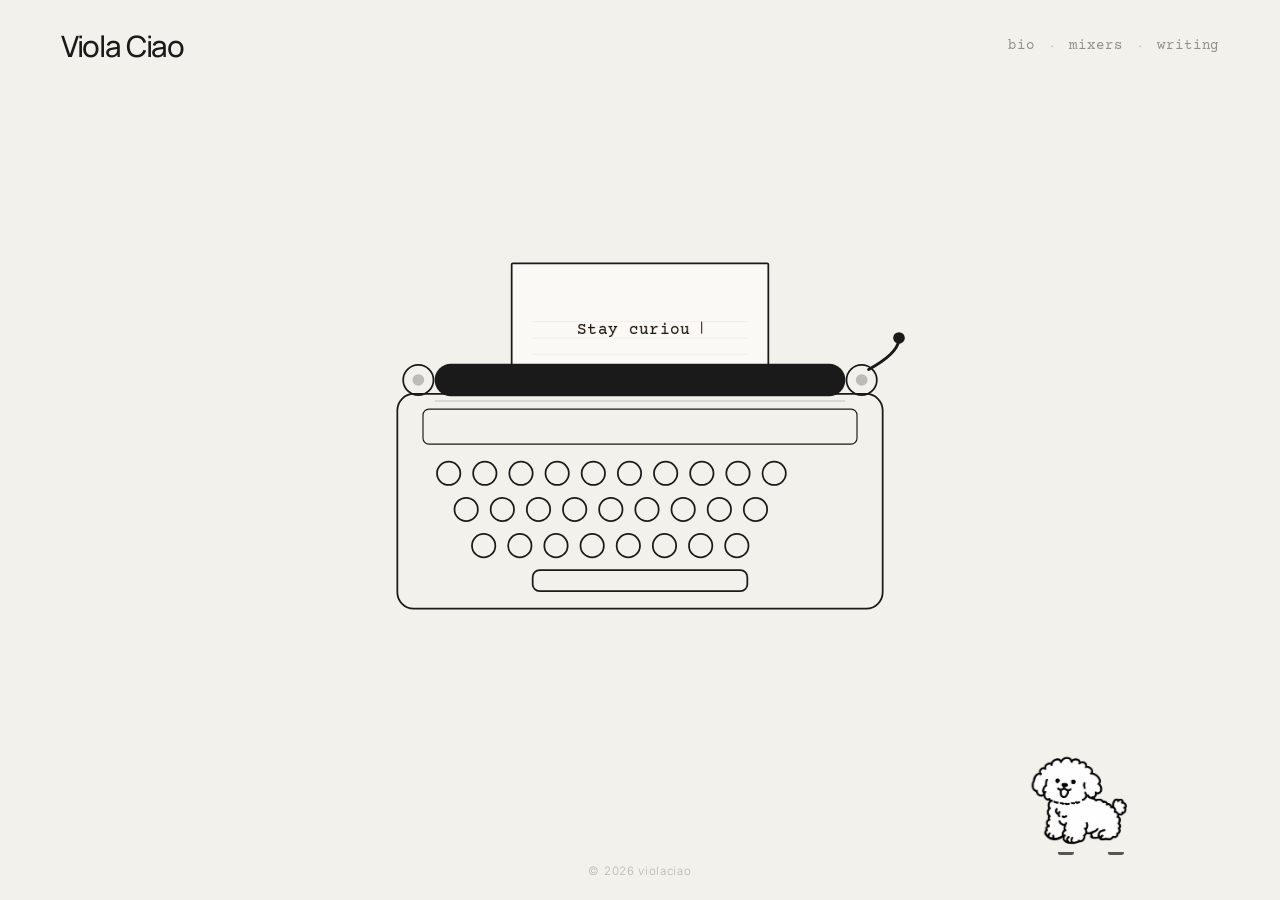
==== commit 34bfe02f: "Add interactive teddy puppy puzzle" ====
--- a/index.html
+++ b/index.html
@@ -36,6 +36,7 @@
         ═══════════════════════════════════════════ */
 
         #landing {
+            position: relative;
             min-height: 100vh;
             min-height: 100dvh;
             background: #f3f1ec;
@@ -156,18 +157,368 @@
         /* ── Footer ── */
 
         .site-footer {
+            position: relative;
+            z-index: 1;
             flex-shrink: 0;
-            padding: clamp(0.9rem, 2.5vh, 1.5rem) clamp(1.4rem, 5vw, 3.8rem);
+            padding: clamp(2.9rem, 8vh, 5rem) clamp(1.4rem, 5vw, 3.8rem) clamp(0.9rem, 2.5vh, 1.5rem);
             font-size: 0.72rem;
             color: rgba(26, 26, 26, 0.28);
             letter-spacing: 0.06em;
             text-align: center;
         }
 
+        .puppy-runway {
+            position: absolute;
+            left: 0;
+            right: 0;
+            bottom: clamp(1.6rem, 4.4vh, 2.8rem);
+            height: clamp(128px, 17vw, 190px);
+            overflow: visible;
+            z-index: 2;
+        }
+
+        .puppy-runner {
+            position: absolute;
+            left: 0;
+            bottom: 0;
+            width: clamp(82px, 12vw, 124px);
+            transform-origin: 50% 70%;
+            transform: translateX(min(80vw, calc(100vw - 132px)));
+            transition-property: transform;
+            transition-timing-function: ease-in-out;
+            will-change: transform;
+        }
+
+        .puppy-button {
+            width: 100%;
+            border: 0;
+            padding: 0;
+            background: transparent;
+            color: inherit;
+            cursor: pointer;
+            display: block;
+        }
+
+        .puppy-button:focus-visible {
+            outline: 2px solid rgba(26, 26, 26, 0.55);
+            outline-offset: 5px;
+            border-radius: 999px;
+        }
+
+        .puppy-dog {
+            position: relative;
+            display: block;
+            width: 100%;
+            aspect-ratio: 570 / 586;
+            transform-origin: 50% 82%;
+        }
+
+        .puppy-facing {
+            position: absolute;
+            inset: 0;
+            transform-origin: 50% 50%;
+            transform: scaleX(1);
+        }
+
+        .puppy-image {
+            position: absolute;
+            inset: 0;
+            width: 100%;
+            height: auto;
+            display: block;
+            user-select: none;
+            z-index: 1;
+        }
+
+        .puppy-paw {
+            position: absolute;
+            bottom: 5%;
+            width: 13%;
+            height: 4%;
+            border-bottom: 3px solid #1a1a1a;
+            border-radius: 999px;
+            opacity: 0.72;
+            z-index: 2;
+        }
+
+        .puppy-paw.front {
+            left: 34%;
+        }
+
+        .puppy-paw.back {
+            left: 74%;
+            animation-name: puppyPawStepReverse;
+        }
+
+        .puppy-runner.is-walking .puppy-dog {
+            animation: puppyHop 0.52s ease-in-out infinite;
+        }
+
+        .puppy-runner.is-walking .puppy-paw {
+            animation: puppyPawStep 0.52s ease-in-out infinite;
+        }
+
+        .puppy-runner.is-walking .puppy-paw.back {
+            animation-name: puppyPawStepReverse;
+        }
+
+        .puppy-runner.is-happy .puppy-dog {
+            animation: puppyHappy 0.52s ease-in-out 4;
+        }
+
+        .morse-card {
+            position: absolute;
+            right: 0;
+            bottom: calc(100% + 0.45rem);
+            width: min(238px, 72vw);
+            padding: 0.78rem 0.82rem 0.72rem;
+            border: 1.5px solid #1a1a1a;
+            background: #faf9f5;
+            color: #1a1a1a;
+            border-radius: 7px;
+            box-shadow: 5px 5px 0 rgba(26, 26, 26, 0.08);
+            font-family: 'Courier Prime', 'Courier New', Courier, monospace;
+            text-align: center;
+            opacity: 0;
+            transform: translateY(6px);
+            pointer-events: none;
+            transition: opacity 0.18s ease, transform 0.18s ease;
+        }
+
+        .morse-card[hidden] {
+            display: none;
+        }
+
+        .morse-card::after {
+            content: "";
+            position: absolute;
+            right: 2rem;
+            bottom: -0.46rem;
+            width: 0.8rem;
+            height: 0.8rem;
+            background: #faf9f5;
+            border-right: 1.5px solid #1a1a1a;
+            border-bottom: 1.5px solid #1a1a1a;
+            transform: rotate(45deg);
+        }
+
+        .morse-card.is-open {
+            opacity: 1;
+            transform: translateY(0);
+            pointer-events: auto;
+        }
+
+        .morse-card.is-wrong {
+            animation: morseWiggle 0.24s ease-in-out;
+        }
+
+        .morse-card.is-solved .morse-code,
+        .morse-card.is-solved .morse-form,
+        .morse-card.is-solved .morse-hint-toggle,
+        .morse-card.is-solved .morse-hint {
+            display: none;
+        }
+
+        .morse-card.is-solved .morse-feedback {
+            margin-top: 0.56rem;
+            font-size: 1.2rem;
+            color: #1a1a1a;
+        }
+
+        .morse-card p {
+            margin: 0;
+        }
+
+        .morse-label {
+            font-size: 0.68rem;
+            letter-spacing: 0.08em;
+            color: rgba(26, 26, 26, 0.48);
+            text-transform: lowercase;
+        }
+
+        .morse-code {
+            display: flex;
+            flex-wrap: wrap;
+            justify-content: center;
+            gap: 0.32rem;
+            margin-top: 0.42rem;
+        }
+
+        .morse-letter {
+            display: inline-flex;
+            min-width: 2.15rem;
+            height: 1.24rem;
+            align-items: center;
+            justify-content: center;
+            gap: 0.16rem;
+            padding: 0.18rem 0.28rem;
+            border: 1px solid rgba(26, 26, 26, 0.28);
+            border-radius: 999px;
+            background: #fffdf8;
+        }
+
+        .morse-dot,
+        .morse-dash {
+            display: inline-block;
+            flex: 0 0 auto;
+            background: #1a1a1a;
+            border-radius: 999px;
+        }
+
+        .morse-dot {
+            width: 0.22rem;
+            height: 0.22rem;
+        }
+
+        .morse-dash {
+            width: 0.58rem;
+            height: 0.16rem;
+        }
+
+        .morse-form {
+            display: flex;
+            gap: 0.35rem;
+            margin-top: 0.65rem;
+        }
+
+        .morse-input {
+            min-width: 0;
+            flex: 1;
+            border: 1px solid rgba(26, 26, 26, 0.42);
+            border-radius: 4px;
+            background: #fffdf8;
+            padding: 0.36rem 0.45rem;
+            font: inherit;
+            font-size: 0.82rem;
+            color: #1a1a1a;
+        }
+
+        .morse-submit {
+            border: 1px solid #1a1a1a;
+            border-radius: 4px;
+            background: #fffdf8;
+            color: #1a1a1a;
+            width: 2rem;
+            min-width: 2rem;
+            padding: 0.36rem 0;
+            font: inherit;
+            font-size: 1rem;
+            line-height: 1;
+            cursor: pointer;
+            transition: background 0.16s ease, color 0.16s ease;
+        }
+
+        .morse-submit:hover,
+        .morse-submit:focus-visible {
+            background: #1a1a1a;
+            color: #faf9f5;
+        }
+
+        .morse-feedback {
+            min-height: 1rem;
+            margin-top: 0.85rem;
+            font-size: 0.76rem;
+            line-height: 1.3;
+            color: rgba(26, 26, 26, 0.68);
+        }
+
+        .morse-hint-toggle {
+            display: inline-block;
+            border: 0;
+            margin-top: 0.35rem;
+            padding: 0;
+            background: transparent;
+            color: rgba(26, 26, 26, 0.42);
+            font: inherit;
+            font-size: 0.72rem;
+            text-decoration: underline;
+            text-underline-offset: 2px;
+            cursor: pointer;
+        }
+
+        .morse-hint {
+            display: inline-block;
+            margin-top: 0.35rem;
+            font-size: 0.72rem;
+            color: rgba(26, 26, 26, 0.46);
+            text-decoration: underline;
+            text-underline-offset: 2px;
+        }
+
+        .morse-hint[hidden] {
+            display: none;
+        }
+
+        @keyframes puppyHop {
+            0%, 100% {
+                transform: translateY(0) rotate(0) scaleY(1);
+            }
+            45% {
+                transform: translateY(-2px) rotate(0.45deg) scaleY(1.005);
+            }
+            72% {
+                transform: translateY(1px) rotate(-0.45deg) scaleY(0.993);
+            }
+        }
+
+        @keyframes puppyPawStep {
+            0%, 100% {
+                transform: translateX(0) scaleX(0.7);
+                opacity: 0;
+            }
+            35% {
+                transform: translateX(-4%) scaleX(0.8);
+                opacity: 0.42;
+            }
+            65% {
+                transform: translateX(8%) scaleX(0.62);
+                opacity: 0.28;
+            }
+        }
+
+        @keyframes puppyPawStepReverse {
+            0%, 100% {
+                transform: translateX(0) scaleX(0.7);
+                opacity: 0;
+            }
+            35% {
+                transform: translateX(8%) scaleX(0.58);
+                opacity: 0.24;
+            }
+            65% {
+                transform: translateX(-4%) scaleX(0.78);
+                opacity: 0.42;
+            }
+        }
+
+        @keyframes puppyHappy {
+            0%, 100% { transform: translateY(0) rotate(0) scale(1); }
+            25%      { transform: translateY(-7px) rotate(-4deg) scale(1.04); }
+            50%      { transform: translateY(0) rotate(4deg) scale(1.02); }
+            75%      { transform: translateY(-5px) rotate(-2deg) scale(1.04); }
+        }
+
+        @keyframes morseWiggle {
+            0%, 100% { transform: translateY(0) translateX(0); }
+            25%      { transform: translateY(0) translateX(-4px); }
+            50%      { transform: translateY(0) translateX(4px); }
+            75%      { transform: translateY(0) translateX(-2px); }
+        }
 
         /* ── Reduced motion ── */
         @media (prefers-reduced-motion: reduce) {
             .cursor { animation: none; opacity: 1; }
+            .puppy-dog,
+            .puppy-paw {
+                animation: none;
+            }
+
+            .puppy-runner {
+                transform: translateX(min(78vw, calc(100vw - 132px)));
+                transition: none;
+            }
+
+            .puppy-facing { transform: scaleX(1); }
         }
     </style>
 </head>
@@ -260,6 +611,44 @@
             <p>© 2026 violaciao</p>
         </footer>
 
+        <div class="puppy-runway">
+            <div class="puppy-runner">
+                <button class="puppy-button" type="button" aria-label="Play Morse Woof with Teddy" aria-expanded="false">
+                    <span class="puppy-dog" aria-hidden="true">
+                        <span class="puppy-facing">
+                            <span class="puppy-paw front"></span>
+                            <span class="puppy-paw back"></span>
+                            <img class="puppy-image" src="assets/images/teddy-transparent.png" alt="">
+                        </span>
+                    </span>
+                </button>
+                <section class="morse-card" aria-live="polite" aria-label="Morse Woof puzzle" hidden>
+                    <p class="morse-label">teddy woofs</p>
+                    <p class="morse-code" aria-label="dash dot dash dot, dot dot, dot dash, dash dash dash">
+                        <span class="morse-letter" aria-hidden="true">
+                            <span class="morse-dash"></span><span class="morse-dot"></span><span class="morse-dash"></span><span class="morse-dot"></span>
+                        </span>
+                        <span class="morse-letter" aria-hidden="true">
+                            <span class="morse-dot"></span><span class="morse-dot"></span>
+                        </span>
+                        <span class="morse-letter" aria-hidden="true">
+                            <span class="morse-dot"></span><span class="morse-dash"></span>
+                        </span>
+                        <span class="morse-letter" aria-hidden="true">
+                            <span class="morse-dash"></span><span class="morse-dash"></span><span class="morse-dash"></span>
+                        </span>
+                    </p>
+                    <p class="morse-feedback">What does Teddy say?</p>
+                    <form class="morse-form">
+                        <input class="morse-input" type="text" autocomplete="off" spellcheck="false" aria-label="Morse answer">
+                        <button class="morse-submit" type="submit" aria-label="Submit answer">↵</button>
+                    </form>
+                    <button class="morse-hint-toggle" type="button">hint</button>
+                    <a class="morse-hint" href="https://morse.withgoogle.com/learn/" target="_blank" rel="noopener" hidden>learn morse</a>
+                </section>
+            </div>
+        </div>
+
     </div>
 
 
@@ -279,6 +668,17 @@
     <script>
         const typeword = document.getElementById('typeword');
         const period   = document.getElementById('period');
+        const puppyRunner = document.querySelector('.puppy-runner');
+        const puppyFacing = document.querySelector('.puppy-facing');
+        const puppyButton = document.querySelector('.puppy-button');
+        const morseCard = document.querySelector('.morse-card');
+        const morseForm = document.querySelector('.morse-form');
+        const morseInput = document.querySelector('.morse-input');
+        const morseFeedback = document.querySelector('.morse-feedback');
+        const morseHintToggle = document.querySelector('.morse-hint-toggle');
+        const morseHint = document.querySelector('.morse-hint');
+        const reduceMotion = window.matchMedia('(prefers-reduced-motion: reduce)').matches;
+        let puppyPuzzleOpen = false;
 
 
         // ─── Typewriter ───────────────────────────────────────
@@ -317,12 +717,161 @@
             }
         }
 
+        function randomBetween(min, max) {
+            return min + Math.random() * (max - min);
+        }
+
+        function puppyBounds() {
+            const width = puppyRunner ? puppyRunner.offsetWidth : 124;
+            const maxX = Math.max(0, window.innerWidth - width - 18);
+            const rightAnchor = Math.min(window.innerWidth * 0.84, maxX);
+            const span = Math.min(92, Math.max(46, window.innerWidth * 0.09));
+            const minX = Math.min(rightAnchor, Math.max(window.innerWidth * 0.68, rightAnchor - span));
+            return { minX, maxX: Math.max(minX, rightAnchor) };
+        }
+
+        function startPuppyWander() {
+            if (!puppyRunner || !puppyFacing || reduceMotion) return;
+
+            let { minX, maxX } = puppyBounds();
+            let currentX = randomBetween(minX, maxX);
+            let lastDirection = -1;
+
+            puppyRunner.style.transform = `translateX(${currentX}px)`;
+            puppyFacing.style.transform = 'scaleX(1)';
+
+            function nextMove() {
+                if (puppyPuzzleOpen) {
+                    puppyRunner.classList.remove('is-walking');
+                    window.setTimeout(nextMove, 900);
+                    return;
+                }
+
+                ({ minX, maxX } = puppyBounds());
+                currentX = Math.min(maxX, Math.max(minX, currentX));
+
+                const keepDirection = Math.random() < 0.46;
+                const direction = keepDirection ? lastDirection : (Math.random() < 0.5 ? -1 : 1);
+                const range = Math.max(20, maxX - minX);
+                const distance = randomBetween(12, Math.min(58, range));
+                let targetX = currentX + direction * distance;
+
+                if (targetX <= minX || targetX >= maxX) {
+                    targetX = Math.min(maxX, Math.max(minX, targetX));
+                    lastDirection = targetX > currentX ? 1 : -1;
+                } else {
+                    lastDirection = direction;
+                }
+
+                if (Math.abs(targetX - currentX) < 8) {
+                    targetX = randomBetween(minX, maxX);
+                    lastDirection = targetX > currentX ? 1 : -1;
+                }
+
+                puppyFacing.style.transform = lastDirection > 0 ? 'scaleX(-1)' : 'scaleX(1)';
+
+                const duration = randomBetween(700, 1800);
+                puppyRunner.classList.add('is-walking');
+                puppyRunner.style.transitionDuration = `${duration}ms`;
+                puppyRunner.style.transform = `translateX(${targetX}px) translateY(${Math.round(randomBetween(-2, 2))}px)`;
+
+                window.setTimeout(() => {
+                    currentX = targetX;
+                    puppyRunner.classList.remove('is-walking');
+                    const pause = randomBetween(450, 3200);
+                    window.setTimeout(nextMove, pause);
+                }, duration);
+            }
+
+            window.setTimeout(nextMove, randomBetween(600, 2200));
+        }
+
+        function normalizeMorseAnswer(value) {
+            return value.trim().toLowerCase().replace(/[^a-z0-9]/g, '');
+        }
+
+        function setMorseOpen(open) {
+            if (!morseCard) return;
+            puppyPuzzleOpen = open;
+            if (puppyButton) puppyButton.setAttribute('aria-expanded', String(open));
+            if (open) morseCard.hidden = false;
+            requestAnimationFrame(() => morseCard.classList.toggle('is-open', open));
+            if (!open) {
+                window.setTimeout(() => {
+                    if (!morseCard.classList.contains('is-open')) morseCard.hidden = true;
+                }, 190);
+            }
+            if (open && morseInput) {
+                window.setTimeout(() => morseInput.focus(), 80);
+            }
+        }
+
+        function resetMorsePuzzle() {
+            if (!morseCard || !morseFeedback) return;
+            morseCard.classList.remove('is-solved', 'is-wrong');
+            morseFeedback.textContent = 'What does Teddy say?';
+            if (morseInput) morseInput.value = '';
+            if (morseHint) morseHint.hidden = true;
+            if (morseHintToggle) morseHintToggle.hidden = false;
+        }
+
+        function setupMorseWoof() {
+            if (!puppyButton || !morseForm || !morseInput || !morseFeedback || !puppyRunner) return;
+
+            puppyButton.addEventListener('click', () => {
+                const isOpen = morseCard && morseCard.classList.contains('is-open');
+                setMorseOpen(!isOpen);
+                if (!isOpen) {
+                    resetMorsePuzzle();
+                }
+            });
+
+            if (morseHintToggle && morseHint) {
+                morseHintToggle.addEventListener('click', () => {
+                    morseHint.hidden = false;
+                    morseHintToggle.hidden = true;
+                    morseFeedback.textContent = 'Use the dictionary, then come back to Teddy.';
+                });
+            }
+
+            morseForm.addEventListener('submit', (event) => {
+                event.preventDefault();
+                const answer = normalizeMorseAnswer(morseInput.value);
+
+                if (answer === 'ciao') {
+                    morseCard.classList.remove('is-wrong');
+                    morseCard.classList.add('is-solved');
+                    morseFeedback.textContent = 'ciao!';
+                    puppyRunner.classList.remove('is-happy');
+                    void puppyRunner.offsetWidth;
+                    puppyRunner.classList.add('is-happy');
+                    window.setTimeout(() => puppyRunner.classList.remove('is-happy'), 2300);
+                    return;
+                }
+
+                morseCard.classList.remove('is-wrong');
+                void morseCard.offsetWidth;
+                morseCard.classList.add('is-wrong');
+
+                const nudges = [
+                    'Teddy tilts his head. Keep guessing.',
+                    'Not quite. Try reading one letter at a time.',
+                    'Close your eyes and count the dashes.',
+                    'Woof says: the answer is a greeting.'
+                ];
+                morseFeedback.textContent = nudges[Math.floor(Math.random() * nudges.length)];
+            });
+        }
+
         // Respect prefers-reduced-motion
-        if (window.matchMedia('(prefers-reduced-motion: reduce)').matches) {
+        if (reduceMotion) {
             typeword.textContent = 'curious';
         } else {
             setTimeout(typeStep, 400);
-        }
+            startPuppyWander();
+        }
+
+        setupMorseWoof();
     </script>
 
 </body>
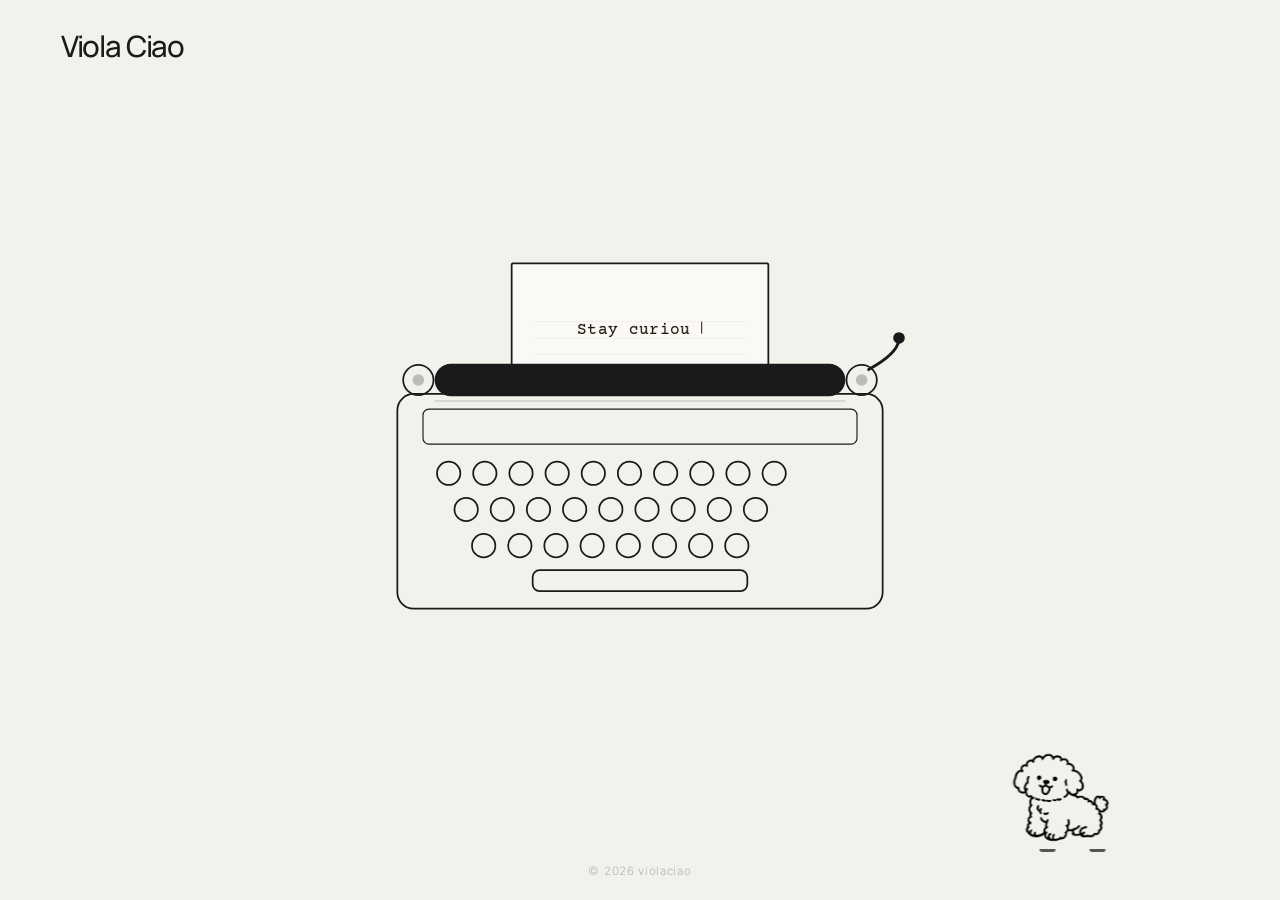
==== commit 0f0e85f2: "Add homepage puzzle interactions" ====
--- a/index.html
+++ b/index.html
@@ -70,6 +70,16 @@
             gap: clamp(0.6rem, 1.2vw, 1rem);
             justify-content: center;
             align-items: center;
+            opacity: 0;
+            pointer-events: none;
+            transform: translateY(-0.35rem);
+            transition: opacity 0.22s ease, transform 0.22s ease;
+        }
+
+        #landing.nav-open .site-nav {
+            opacity: 1;
+            pointer-events: auto;
+            transform: translateY(0);
         }
 
         .site-nav a {
@@ -84,6 +94,10 @@
             color: #1a1a1a;
             text-decoration: underline;
             text-underline-offset: 3px;
+        }
+
+        .site-nav .nav-featured {
+            font-weight: 700;
         }
 
 
@@ -110,6 +124,34 @@
             width: 100%;
             height: auto;
             display: block;
+        }
+
+        .typewriter-lever {
+            transform-box: fill-box;
+            transform-origin: 10% 90%;
+        }
+
+        .typewriter-wrap.is-lever-pulled .typewriter-lever {
+            animation: leverPull 0.32s ease-out;
+        }
+
+        .typewriter-lever-toggle {
+            position: absolute;
+            top: 14%;
+            right: 0;
+            width: 13%;
+            height: 18%;
+            border: 0;
+            padding: 0;
+            background: transparent;
+            cursor: pointer;
+            z-index: 2;
+        }
+
+        .typewriter-lever-toggle:focus-visible {
+            outline: 2px solid rgba(26, 26, 26, 0.55);
+            outline-offset: 3px;
+            border-radius: 999px;
         }
 
         /* Hero text — sits on the paper */
@@ -167,6 +209,176 @@
             text-align: center;
         }
 
+        .tree-hollow-scene {
+            position: absolute;
+            left: clamp(0.35rem, 1.7vw, 1.6rem);
+            bottom: clamp(0.65rem, 2.4vh, 1.5rem);
+            width: clamp(112px, 14vw, 190px);
+            z-index: 3;
+            opacity: 0;
+            pointer-events: none;
+            transform: translateY(0.3rem);
+            transition: opacity 0.24s ease, transform 0.24s ease;
+        }
+
+        .tree-hollow-scene.is-unlocked {
+            opacity: 1;
+            pointer-events: auto;
+            transform: translateY(0);
+        }
+
+        .tree-button {
+            display: block;
+            width: 100%;
+            border: 0;
+            padding: 0;
+            background: transparent;
+            color: #1a1a1a;
+            cursor: pointer;
+        }
+
+        .tree-button:focus-visible {
+            outline: 2px solid rgba(26, 26, 26, 0.55);
+            outline-offset: 5px;
+            border-radius: 12px;
+        }
+
+        .tree-image {
+            display: block;
+            width: 100%;
+            height: auto;
+            opacity: 0.5;
+            transition: transform 0.18s ease, opacity 0.18s ease;
+        }
+
+        .tree-button:hover .tree-image,
+        .tree-button:focus-visible .tree-image {
+            transform: scale(1.025);
+            opacity: 1;
+        }
+
+        .tree-hollow-scene.is-solved .tree-image {
+            animation: hollowPulse 0.9s ease-in-out;
+        }
+
+        .hollow-panel {
+            position: absolute;
+            left: min(62%, 160px);
+            bottom: 53%;
+            width: min(330px, 78vw);
+            padding: 0.85rem;
+            border: 1.5px solid #1a1a1a;
+            border-radius: 7px;
+            background: #faf9f5;
+            box-shadow: 5px 5px 0 rgba(26, 26, 26, 0.08);
+            font-family: 'Courier Prime', 'Courier New', Courier, monospace;
+            opacity: 0;
+            transform: translateY(7px);
+            pointer-events: none;
+            transition: opacity 0.18s ease, transform 0.18s ease;
+        }
+
+        .hollow-panel[hidden] {
+            display: none;
+        }
+
+        .hollow-panel.is-open {
+            opacity: 1;
+            transform: translateY(0);
+            pointer-events: auto;
+        }
+
+        .hollow-panel.is-wrong {
+            animation: morseWiggle 0.24s ease-in-out;
+        }
+
+        .hollow-panel.is-complete .hollow-answer,
+        .hollow-panel.is-complete .hollow-actions {
+            display: none;
+        }
+
+        .hollow-panel::before {
+            content: "";
+            position: absolute;
+            left: 1.2rem;
+            bottom: -0.45rem;
+            width: 0.8rem;
+            height: 0.8rem;
+            background: #faf9f5;
+            border-right: 1.5px solid #1a1a1a;
+            border-bottom: 1.5px solid #1a1a1a;
+            transform: rotate(45deg);
+        }
+
+        .hollow-title {
+            margin: 0;
+            font-size: 0.84rem;
+            color: #1a1a1a;
+        }
+
+        .hollow-note {
+            margin: 0.42rem 0 0;
+            font-size: 0.7rem;
+            line-height: 1.35;
+            color: rgba(26, 26, 26, 0.58);
+        }
+
+        .hollow-form {
+            margin-top: 0.7rem;
+        }
+
+        .hollow-answer {
+            width: 100%;
+            border: 1px solid rgba(26, 26, 26, 0.42);
+            border-radius: 4px;
+            background: #fffdf8;
+            color: #1a1a1a;
+            font: inherit;
+            font-size: 0.78rem;
+        }
+
+        .hollow-answer {
+            padding: 0.46rem 0.5rem;
+        }
+
+        .hollow-actions {
+            display: flex;
+            align-items: center;
+            justify-content: space-between;
+            gap: 0.7rem;
+            margin-top: 0.55rem;
+        }
+
+        .hollow-submit {
+            border: 1px solid #1a1a1a;
+            border-radius: 4px;
+            background: #1a1a1a;
+            color: #faf9f5;
+            padding: 0.42rem 0.58rem;
+            font: inherit;
+            font-size: 0.74rem;
+            cursor: pointer;
+        }
+
+        .hollow-close {
+            border: 0;
+            background: transparent;
+            color: rgba(26, 26, 26, 0.48);
+            font: inherit;
+            font-size: 0.72rem;
+            text-decoration: underline;
+            text-underline-offset: 2px;
+            cursor: pointer;
+        }
+
+        .hollow-feedback {
+            min-height: 1rem;
+            margin-top: 0.5rem;
+            font-size: 0.72rem;
+            line-height: 1.35;
+            color: rgba(26, 26, 26, 0.62);
+        }
+
         .puppy-runway {
             position: absolute;
             left: 0;
@@ -312,6 +524,10 @@
             animation: morseWiggle 0.24s ease-in-out;
         }
 
+        .morse-card.is-correct .morse-code,
+        .morse-card.is-correct .morse-form,
+        .morse-card.is-correct .morse-hint-toggle,
+        .morse-card.is-correct .morse-hint,
         .morse-card.is-solved .morse-code,
         .morse-card.is-solved .morse-form,
         .morse-card.is-solved .morse-hint-toggle,
@@ -319,6 +535,7 @@
             display: none;
         }
 
+        .morse-card.is-correct .morse-feedback,
         .morse-card.is-solved .morse-feedback {
             margin-top: 0.56rem;
             font-size: 1.2rem;
@@ -505,9 +722,21 @@
             75%      { transform: translateY(0) translateX(-2px); }
         }
 
+        @keyframes hollowPulse {
+            0%, 100% { transform: scale(1); }
+            45%      { transform: scale(1.035); }
+        }
+
+        @keyframes leverPull {
+            0%, 100% { transform: rotate(0deg) translate(0, 0); }
+            45%      { transform: rotate(14deg) translate(3px, 5px); }
+        }
+
         /* ── Reduced motion ── */
         @media (prefers-reduced-motion: reduce) {
             .cursor { animation: none; opacity: 1; }
+            .tree-hollow-scene.is-solved .tree-image,
+            .typewriter-wrap.is-lever-pulled .typewriter-lever,
             .puppy-dog,
             .puppy-paw {
                 animation: none;
@@ -519,6 +748,21 @@
             }
 
             .puppy-facing { transform: scaleX(1); }
+        }
+
+        @media (max-width: 820px) {
+            .tree-hollow-scene {
+                left: 0.35rem;
+                bottom: 0.8rem;
+                width: clamp(96px, 24vw, 136px);
+                opacity: 0.92;
+            }
+
+            .hollow-panel {
+                left: 0;
+                bottom: 82%;
+                width: min(310px, calc(100vw - 1.6rem));
+            }
         }
     </style>
 </head>
@@ -531,8 +775,8 @@
 
         <header class="site-header">
             <a href="#" class="header-mark" aria-label="violaciao — home">Viola Ciao</a>
-            <nav class="site-nav" aria-label="Primary">
-                <a href="bio.html">bio</a>
+            <nav class="site-nav" aria-label="Primary" aria-hidden="true" inert>
+                <a href="bio.html" class="nav-featured">bio</a>
                 <span aria-hidden="true" style="color:rgba(26,26,26,0.25)">·</span>
                 <a href="mixers.html">mixers</a>
                 <span aria-hidden="true" style="color:rgba(26,26,26,0.25)">·</span>
@@ -541,7 +785,7 @@
         </header>
 
         <main class="hero">
-            <a href="bio.html" class="typewriter-wrap" style="cursor:pointer;display:block;" aria-label="Go to bio">
+            <div class="typewriter-wrap">
                 <!-- ── Typewriter illustration ── -->
                 <svg class="typewriter-svg" viewBox="0 0 480 310" fill="none" xmlns="http://www.w3.org/2000/svg" aria-hidden="true">
                     <!-- Paper -->
@@ -559,8 +803,10 @@
                     <circle cx="430" cy="102" r="13" fill="none" stroke="#1a1a1a" stroke-width="1.5"/>
                     <circle cx="430" cy="102" r="5"  fill="#1a1a1a" opacity="0.25"/>
                     <!-- Carriage return lever -->
-                    <path d="M 436 93 Q 460 80 462 68" stroke="#1a1a1a" stroke-width="2.5" stroke-linecap="round"/>
-                    <circle cx="462" cy="66" r="5" fill="#1a1a1a"/>
+                    <g class="typewriter-lever">
+                        <path d="M 436 93 Q 460 80 462 68" stroke="#1a1a1a" stroke-width="2.5" stroke-linecap="round"/>
+                        <circle cx="462" cy="66" r="5" fill="#1a1a1a"/>
+                    </g>
                     <!-- Main body -->
                     <rect x="32" y="114" width="416" height="184" rx="14" fill="none" stroke="#1a1a1a" stroke-width="1.5"/>
                     <!-- Top panel / ribbon housing -->
@@ -603,13 +849,32 @@
 
                 <!-- Text appears on the paper -->
                 <h1 class="hero-statement" aria-label="Stay curious.">Stay&nbsp;<span id="typeword"></span><span id="period" style="opacity:0">.</span><span class="cursor" aria-hidden="true"></span></h1>
-            </a>
+                <button class="typewriter-lever-toggle" type="button" aria-label="Toggle navigation" aria-expanded="false"></button>
+            </div>
 
         </main>
 
         <footer class="site-footer" id="say-hi">
             <p>© 2026 violaciao</p>
         </footer>
+
+        <div class="tree-hollow-scene">
+            <button class="tree-button" type="button" aria-label="Open the tree hollow riddle" aria-expanded="false">
+                <img class="tree-image" src="assets/images/tree-hollow-transparent.png" alt="">
+            </button>
+            <section class="hollow-panel" aria-live="polite" aria-label="Tree hollow riddle game" hidden>
+                <p class="hollow-title">the hollow asks</p>
+                <p class="hollow-note"></p>
+                <form class="hollow-form">
+                    <input class="hollow-answer" type="text" autocomplete="off" spellcheck="false" aria-label="Riddle answer">
+                    <div class="hollow-actions">
+                        <button class="hollow-submit" type="submit">answer</button>
+                        <button class="hollow-close" type="button">close</button>
+                    </div>
+                    <p class="hollow-feedback">The tree is thinking.</p>
+                </form>
+            </section>
+        </div>
 
         <div class="puppy-runway">
             <div class="puppy-runner">
@@ -624,20 +889,7 @@
                 </button>
                 <section class="morse-card" aria-live="polite" aria-label="Morse Woof puzzle" hidden>
                     <p class="morse-label">teddy woofs</p>
-                    <p class="morse-code" aria-label="dash dot dash dot, dot dot, dot dash, dash dash dash">
-                        <span class="morse-letter" aria-hidden="true">
-                            <span class="morse-dash"></span><span class="morse-dot"></span><span class="morse-dash"></span><span class="morse-dot"></span>
-                        </span>
-                        <span class="morse-letter" aria-hidden="true">
-                            <span class="morse-dot"></span><span class="morse-dot"></span>
-                        </span>
-                        <span class="morse-letter" aria-hidden="true">
-                            <span class="morse-dot"></span><span class="morse-dash"></span>
-                        </span>
-                        <span class="morse-letter" aria-hidden="true">
-                            <span class="morse-dash"></span><span class="morse-dash"></span><span class="morse-dash"></span>
-                        </span>
-                    </p>
+                    <p class="morse-code" aria-label=""></p>
                     <p class="morse-feedback">What does Teddy say?</p>
                     <form class="morse-form">
                         <input class="morse-input" type="text" autocomplete="off" spellcheck="false" aria-label="Morse answer">
@@ -668,17 +920,90 @@
     <script>
         const typeword = document.getElementById('typeword');
         const period   = document.getElementById('period');
+        const landing = document.getElementById('landing');
+        const siteNav = document.querySelector('.site-nav');
+        const typewriterWrap = document.querySelector('.typewriter-wrap');
+        const leverToggle = document.querySelector('.typewriter-lever-toggle');
         const puppyRunner = document.querySelector('.puppy-runner');
         const puppyFacing = document.querySelector('.puppy-facing');
         const puppyButton = document.querySelector('.puppy-button');
         const morseCard = document.querySelector('.morse-card');
+        const morseCode = document.querySelector('.morse-code');
         const morseForm = document.querySelector('.morse-form');
         const morseInput = document.querySelector('.morse-input');
         const morseFeedback = document.querySelector('.morse-feedback');
         const morseHintToggle = document.querySelector('.morse-hint-toggle');
         const morseHint = document.querySelector('.morse-hint');
+        const treeScene = document.querySelector('.tree-hollow-scene');
+        const treeButton = document.querySelector('.tree-button');
+        const hollowPanel = document.querySelector('.hollow-panel');
+        const hollowForm = document.querySelector('.hollow-form');
+        const hollowNote = document.querySelector('.hollow-note');
+        const hollowAnswer = document.querySelector('.hollow-answer');
+        const hollowClose = document.querySelector('.hollow-close');
+        const hollowFeedback = document.querySelector('.hollow-feedback');
         const reduceMotion = window.matchMedia('(prefers-reduced-motion: reduce)').matches;
         let puppyPuzzleOpen = false;
+        let morseIndex = 0;
+        let morseSolvedCount = 0;
+        let morseAdvancing = false;
+        let morseQueue = [];
+        let treeHollowUnlocked = false;
+        let hollowRiddleIndex = 0;
+        let hollowRiddleSolvedCount = 0;
+        let hollowRiddleAdvancing = false;
+        let hollowRiddleSolved = false;
+
+        const MORSE_ALPHABET = {
+            a: '.-',
+            b: '-...',
+            c: '-.-.',
+            d: '-..',
+            e: '.',
+            f: '..-.',
+            g: '--.',
+            h: '....',
+            i: '..',
+            j: '.---',
+            k: '-.-',
+            l: '.-..',
+            m: '--',
+            n: '-.',
+            o: '---',
+            p: '.--.',
+            q: '--.-',
+            r: '.-.',
+            s: '...',
+            t: '-',
+            u: '..-',
+            v: '...-',
+            w: '.--',
+            x: '-..-',
+            y: '-.--',
+            z: '--..'
+        };
+
+        const MORSE_PUZZLES = [
+            'ciao',
+            'hello',
+            'happy',
+            'moon',
+            'star',
+            'dance',
+            'song',
+            'dream',
+            'wonder',
+            'brave'
+        ];
+        const TREE_HOLLOW_UNLOCK_COUNT = 3;
+        const HOLLOW_RIDDLES = [
+            {
+                clue: 'I have keys but no locks. I make letters appear without a mouth. Who am I?',
+                answer: 'typewriter'
+            }
+        ];
+        const HOLLOW_SOLVED_TITLE = 'The hollow opens.';
+        const HOLLOW_SOLVED_CLUE = 'The paths are held in the typewriter’s return lever.';
 
 
         // ─── Typewriter ───────────────────────────────────────
@@ -721,6 +1046,21 @@
             return min + Math.random() * (max - min);
         }
 
+        function setupNavLever() {
+            if (!landing || !siteNav || !typewriterWrap || !leverToggle) return;
+
+            leverToggle.addEventListener('click', () => {
+                const navOpen = landing.classList.toggle('nav-open');
+                siteNav.setAttribute('aria-hidden', String(!navOpen));
+                siteNav.inert = !navOpen;
+                leverToggle.setAttribute('aria-expanded', String(navOpen));
+
+                typewriterWrap.classList.remove('is-lever-pulled');
+                void typewriterWrap.offsetWidth;
+                typewriterWrap.classList.add('is-lever-pulled');
+            });
+        }
+
         function puppyBounds() {
             const width = puppyRunner ? puppyRunner.offsetWidth : 124;
             const maxX = Math.max(0, window.innerWidth - width - 18);
@@ -788,6 +1128,74 @@
 
         function normalizeMorseAnswer(value) {
             return value.trim().toLowerCase().replace(/[^a-z0-9]/g, '');
+        }
+
+        function morseDescription(code) {
+            return code
+                .split('')
+                .map((mark) => mark === '.' ? 'dot' : 'dash')
+                .join(' ');
+        }
+
+        function shuffledMorsePuzzles() {
+            const puzzles = [...MORSE_PUZZLES];
+
+            for (let i = puzzles.length - 1; i > 0; i -= 1) {
+                const j = Math.floor(Math.random() * (i + 1));
+                [puzzles[i], puzzles[j]] = [puzzles[j], puzzles[i]];
+            }
+
+            return puzzles;
+        }
+
+        function renderMorsePuzzle() {
+            if (!morseCode) return;
+
+            const answer = morseQueue[morseIndex];
+            const letters = answer.split('').map((letter) => MORSE_ALPHABET[letter]);
+
+            morseCode.textContent = '';
+            morseCode.setAttribute('aria-label', letters.map(morseDescription).join(', '));
+
+            letters.forEach((code) => {
+                const letterElement = document.createElement('span');
+                letterElement.className = 'morse-letter';
+                letterElement.setAttribute('aria-hidden', 'true');
+
+                code.split('').forEach((mark) => {
+                    const markElement = document.createElement('span');
+                    markElement.className = mark === '.' ? 'morse-dot' : 'morse-dash';
+                    letterElement.appendChild(markElement);
+                });
+
+                morseCode.appendChild(letterElement);
+            });
+        }
+
+        function advanceMorsePuzzle() {
+            morseSolvedCount += 1;
+            morseAdvancing = false;
+            morseCard.classList.remove('is-correct');
+
+            if (!treeHollowUnlocked && morseSolvedCount >= TREE_HOLLOW_UNLOCK_COUNT) {
+                treeHollowUnlocked = true;
+                if (treeScene) treeScene.classList.add('is-unlocked');
+            }
+
+            if (morseSolvedCount >= MORSE_PUZZLES.length) {
+                morseCard.classList.add('is-solved');
+                morseFeedback.textContent = 'Teddy has no more woofs.';
+                if (morseHint) morseHint.hidden = true;
+                if (morseHintToggle) morseHintToggle.hidden = true;
+                return;
+            }
+
+            morseIndex = (morseIndex + 1) % MORSE_PUZZLES.length;
+            renderMorsePuzzle();
+            morseFeedback.textContent = 'What does Teddy say?';
+            if (morseInput) morseInput.value = '';
+            if (morseHint) morseHint.hidden = true;
+            if (morseHintToggle) morseHintToggle.hidden = false;
         }
 
         function setMorseOpen(open) {
@@ -808,7 +1216,27 @@
 
         function resetMorsePuzzle() {
             if (!morseCard || !morseFeedback) return;
-            morseCard.classList.remove('is-solved', 'is-wrong');
+
+            if (morseAdvancing) return;
+
+            if (morseQueue.length === 0) {
+                morseQueue = shuffledMorsePuzzles();
+                morseIndex = 0;
+                morseSolvedCount = 0;
+            }
+
+            morseCard.classList.remove('is-correct', 'is-wrong');
+
+            if (morseSolvedCount >= MORSE_PUZZLES.length) {
+                morseCard.classList.add('is-solved');
+                morseFeedback.textContent = 'Teddy has no more woofs.';
+                if (morseHint) morseHint.hidden = true;
+                if (morseHintToggle) morseHintToggle.hidden = true;
+                return;
+            }
+
+            morseCard.classList.remove('is-solved');
+            renderMorsePuzzle();
             morseFeedback.textContent = 'What does Teddy say?';
             if (morseInput) morseInput.value = '';
             if (morseHint) morseHint.hidden = true;
@@ -836,16 +1264,21 @@
 
             morseForm.addEventListener('submit', (event) => {
                 event.preventDefault();
+                if (morseAdvancing) return;
+
                 const answer = normalizeMorseAnswer(morseInput.value);
-
-                if (answer === 'ciao') {
+                const expectedAnswer = morseQueue[morseIndex];
+
+                if (answer === expectedAnswer) {
+                    morseAdvancing = true;
                     morseCard.classList.remove('is-wrong');
-                    morseCard.classList.add('is-solved');
-                    morseFeedback.textContent = 'ciao!';
+                    morseCard.classList.add('is-correct');
+                    morseFeedback.textContent = `${expectedAnswer}!`;
                     puppyRunner.classList.remove('is-happy');
                     void puppyRunner.offsetWidth;
                     puppyRunner.classList.add('is-happy');
                     window.setTimeout(() => puppyRunner.classList.remove('is-happy'), 2300);
+                    window.setTimeout(advanceMorsePuzzle, 2400);
                     return;
                 }
 
@@ -857,9 +1290,114 @@
                     'Teddy tilts his head. Keep guessing.',
                     'Not quite. Try reading one letter at a time.',
                     'Close your eyes and count the dashes.',
-                    'Woof says: the answer is a greeting.'
+                    'Teddy waits by the typewriter.'
                 ];
                 morseFeedback.textContent = nudges[Math.floor(Math.random() * nudges.length)];
+            });
+        }
+
+        function setHollowOpen(open) {
+            if (!hollowPanel) return;
+            if (treeButton) treeButton.setAttribute('aria-expanded', String(open));
+            if (open) hollowPanel.hidden = false;
+            requestAnimationFrame(() => hollowPanel.classList.toggle('is-open', open));
+            if (!open) {
+                window.setTimeout(() => {
+                    if (!hollowPanel.classList.contains('is-open')) hollowPanel.hidden = true;
+                }, 190);
+            }
+            if (open && hollowAnswer) {
+                window.setTimeout(() => hollowAnswer.focus(), 80);
+            }
+        }
+
+        function normalizeHollowAnswer(value) {
+            return value.trim().toLowerCase().replace(/[^a-z0-9]/g, '');
+        }
+
+        function renderHollowRiddle() {
+            if (!hollowNote || !hollowFeedback) return;
+
+            if (hollowRiddleSolved) {
+                hollowPanel.classList.add('is-complete');
+                hollowNote.textContent = HOLLOW_SOLVED_TITLE;
+                hollowFeedback.textContent = HOLLOW_SOLVED_CLUE;
+                return;
+            }
+
+            const riddle = HOLLOW_RIDDLES[hollowRiddleIndex];
+            hollowNote.textContent = riddle.clue;
+            hollowFeedback.textContent = 'Answer the tree to open the next ring.';
+            if (hollowAnswer) hollowAnswer.value = '';
+        }
+
+        function resetHollowRiddles() {
+            if (!hollowPanel) return;
+
+            hollowPanel.classList.toggle('is-complete', hollowRiddleSolved);
+            hollowPanel.classList.remove('is-wrong');
+            hollowRiddleIndex = 0;
+            hollowRiddleSolvedCount = hollowRiddleSolved ? HOLLOW_RIDDLES.length : 0;
+            hollowRiddleAdvancing = false;
+            renderHollowRiddle();
+        }
+
+        function advanceHollowRiddle() {
+            hollowRiddleSolvedCount += 1;
+            hollowRiddleAdvancing = false;
+
+            if (hollowRiddleSolvedCount >= HOLLOW_RIDDLES.length) {
+                hollowRiddleSolved = true;
+                hollowPanel.classList.add('is-complete');
+                if (hollowNote) hollowNote.textContent = HOLLOW_SOLVED_TITLE;
+                if (hollowFeedback) hollowFeedback.textContent = HOLLOW_SOLVED_CLUE;
+                if (treeScene) {
+                    treeScene.classList.remove('is-solved');
+                    void treeScene.offsetWidth;
+                    treeScene.classList.add('is-solved');
+                }
+                return;
+            }
+
+            hollowRiddleIndex = (hollowRiddleIndex + 1) % HOLLOW_RIDDLES.length;
+            renderHollowRiddle();
+        }
+
+        function setupTreeHollow() {
+            if (!treeButton || !hollowForm || !hollowFeedback || !hollowAnswer) return;
+
+            treeButton.addEventListener('click', () => {
+                const isOpen = hollowPanel && hollowPanel.classList.contains('is-open');
+                setHollowOpen(!isOpen);
+                if (!isOpen) {
+                    resetHollowRiddles();
+                }
+            });
+
+            if (hollowClose) {
+                hollowClose.addEventListener('click', () => setHollowOpen(false));
+            }
+
+            hollowForm.addEventListener('submit', (event) => {
+                event.preventDefault();
+                if (hollowRiddleAdvancing || hollowRiddleSolvedCount >= HOLLOW_RIDDLES.length) return;
+
+                const answer = normalizeHollowAnswer(hollowAnswer.value);
+                const expectedAnswer = HOLLOW_RIDDLES[hollowRiddleIndex].answer;
+
+                if (answer === normalizeHollowAnswer(expectedAnswer)) {
+                    hollowRiddleAdvancing = true;
+                    hollowPanel.classList.add('is-complete');
+                    hollowNote.textContent = `${expectedAnswer}.`;
+                    hollowFeedback.textContent = 'The tree lets the word through.';
+                    window.setTimeout(advanceHollowRiddle, 1600);
+                    return;
+                }
+
+                hollowPanel.classList.remove('is-wrong');
+                void hollowPanel.offsetWidth;
+                hollowPanel.classList.add('is-wrong');
+                hollowFeedback.textContent = 'Not that ring. Try another word.';
             });
         }
 
@@ -871,7 +1409,9 @@
             startPuppyWander();
         }
 
+        setupNavLever();
         setupMorseWoof();
+        setupTreeHollow();
     </script>
 
 </body>
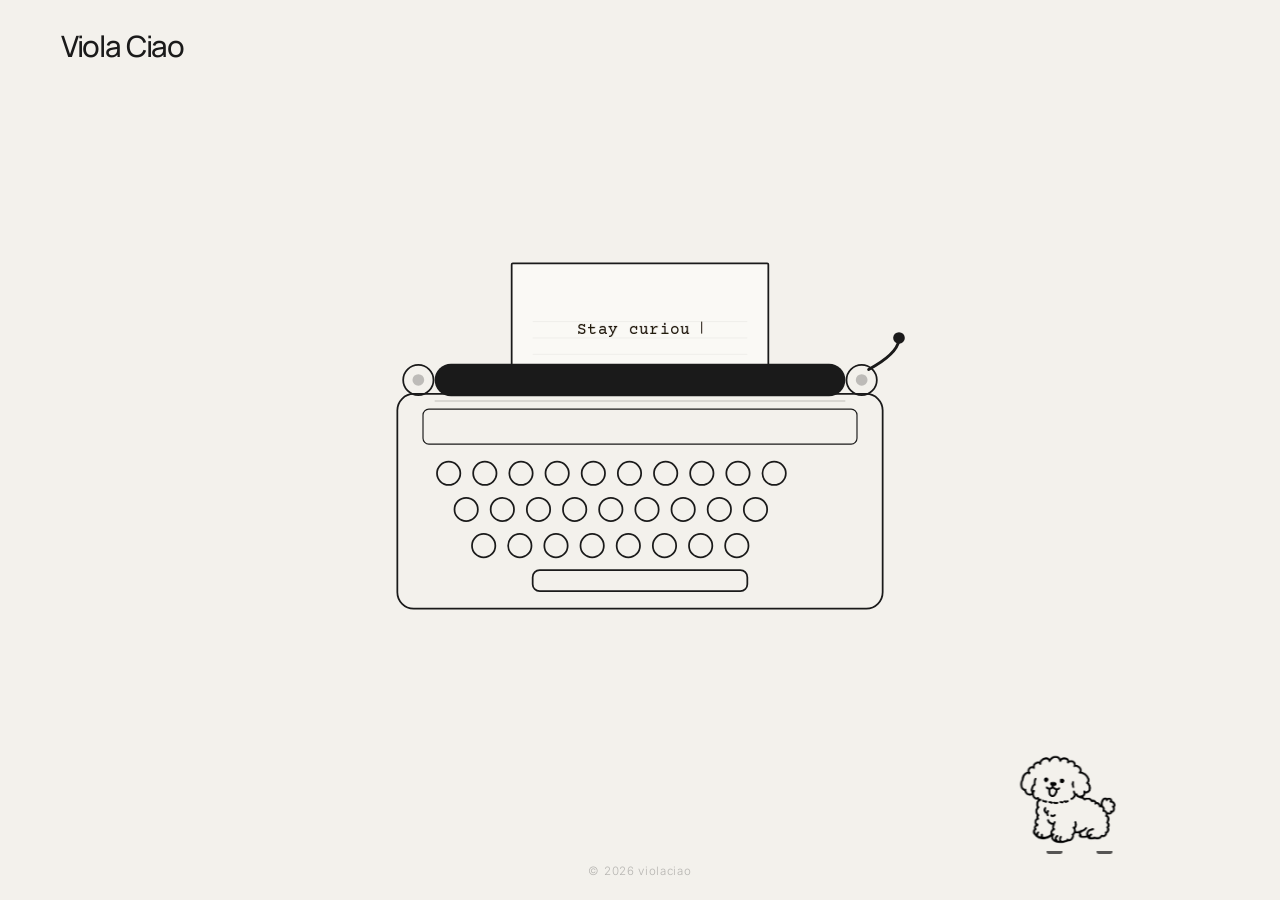
==== commit 0eb9ab75: "Hide writing from homepage nav" ====
--- a/index.html
+++ b/index.html
@@ -779,8 +779,6 @@
                 <a href="bio.html" class="nav-featured">bio</a>
                 <span aria-hidden="true" style="color:rgba(26,26,26,0.25)">·</span>
                 <a href="mixers.html">mixers</a>
-                <span aria-hidden="true" style="color:rgba(26,26,26,0.25)">·</span>
-                <a href="writing/">writing</a>
             </nav>
         </header>
 
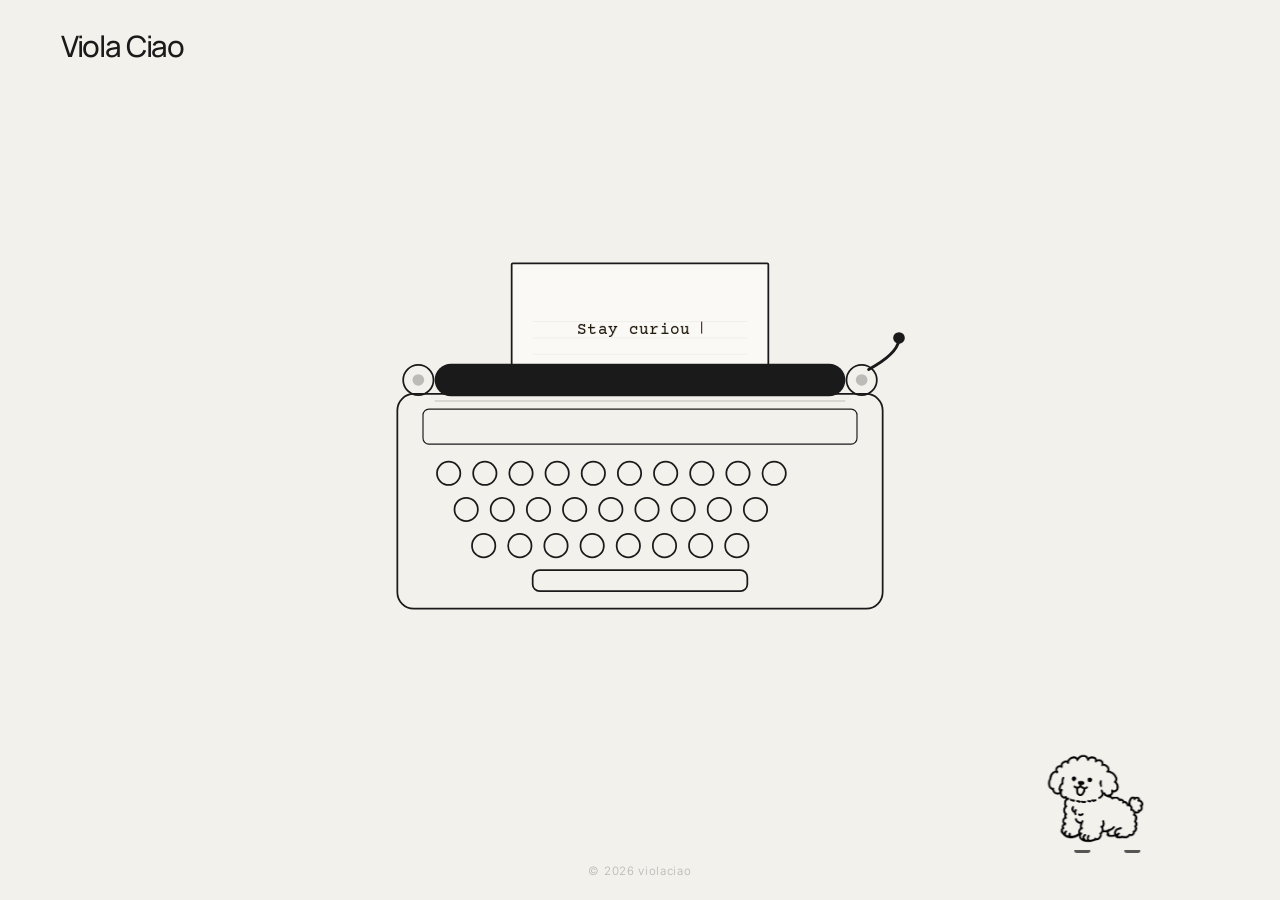
==== commit 12e6cc46: "Fix mobile page background color" ====
--- a/index.html
+++ b/index.html
@@ -4,6 +4,8 @@
     <meta charset="UTF-8">
     <meta name="viewport" content="width=device-width, initial-scale=1.0">
     <meta name="description" content="violaciao — singer, dancer, and AI consultant in New York.">
+    <meta name="color-scheme" content="light">
+    <meta name="theme-color" content="#f3f1ec">
     <meta property="og:title" content="violaciao">
     <meta property="og:description" content="Singer, dancer, and AI consultant in New York.">
     <meta property="og:type" content="website">
@@ -20,9 +22,14 @@
     <style>
         /* ── Reset ── */
         *, *::before, *::after { box-sizing: border-box; margin: 0; padding: 0; }
-        html { height: 100%; }
+        html {
+            height: 100%;
+            background: #f3f1ec;
+            color-scheme: light;
+        }
         body {
             height: 100%;
+            background: #f3f1ec;
             font-family: 'Inter', system-ui, -apple-system, sans-serif;
             font-weight: 300;
             -webkit-font-smoothing: antialiased;
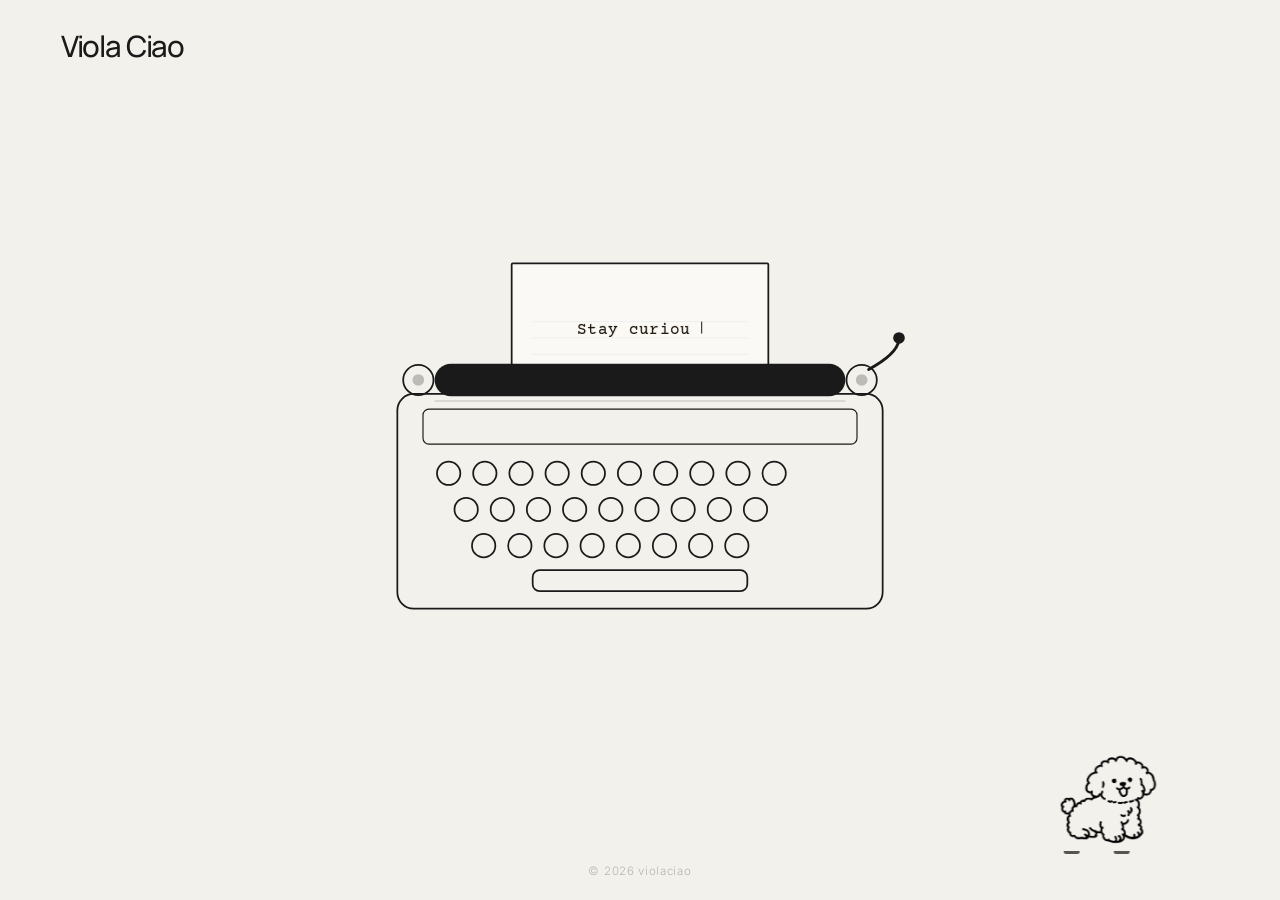
==== commit 09d0aef1: "Refine homepage hidden illustrations" ====
--- a/index.html
+++ b/index.html
@@ -218,9 +218,9 @@
 
         .tree-hollow-scene {
             position: absolute;
-            left: clamp(0.35rem, 1.7vw, 1.6rem);
-            bottom: clamp(0.65rem, 2.4vh, 1.5rem);
-            width: clamp(112px, 14vw, 190px);
+            left: clamp(1.4rem, 3vw, 2.8rem);
+            bottom: clamp(1rem, 3vh, 2rem);
+            width: clamp(88px, 10vw, 124px);
             z-index: 3;
             opacity: 0;
             pointer-events: none;
@@ -254,7 +254,7 @@
             display: block;
             width: 100%;
             height: auto;
-            opacity: 0.5;
+            opacity: 0.82;
             transition: transform 0.18s ease, opacity 0.18s ease;
         }
 
@@ -758,10 +758,18 @@
         }
 
         @media (max-width: 820px) {
+            .puppy-runway {
+                bottom: clamp(3.2rem, 8vh, 4.8rem);
+                height: clamp(112px, 29vw, 142px);
+            }
+
             .tree-hollow-scene {
-                left: 0.35rem;
-                bottom: 0.8rem;
-                width: clamp(96px, 24vw, 136px);
+                left: 0.9rem;
+                bottom: clamp(3.2rem, 8vh, 4.8rem);
+                width: clamp(82px, 22vw, 112px);
+            }
+
+            .tree-hollow-scene.is-unlocked {
                 opacity: 0.92;
             }
 
@@ -865,7 +873,7 @@
 
         <div class="tree-hollow-scene">
             <button class="tree-button" type="button" aria-label="Open the tree hollow riddle" aria-expanded="false">
-                <img class="tree-image" src="assets/images/tree-hollow-transparent.png" alt="">
+                <img class="tree-image" src="assets/images/tree-hollow-doodle.png" alt="">
             </button>
             <section class="hollow-panel" aria-live="polite" aria-label="Tree hollow riddle game" hidden>
                 <p class="hollow-title">the hollow asks</p>
